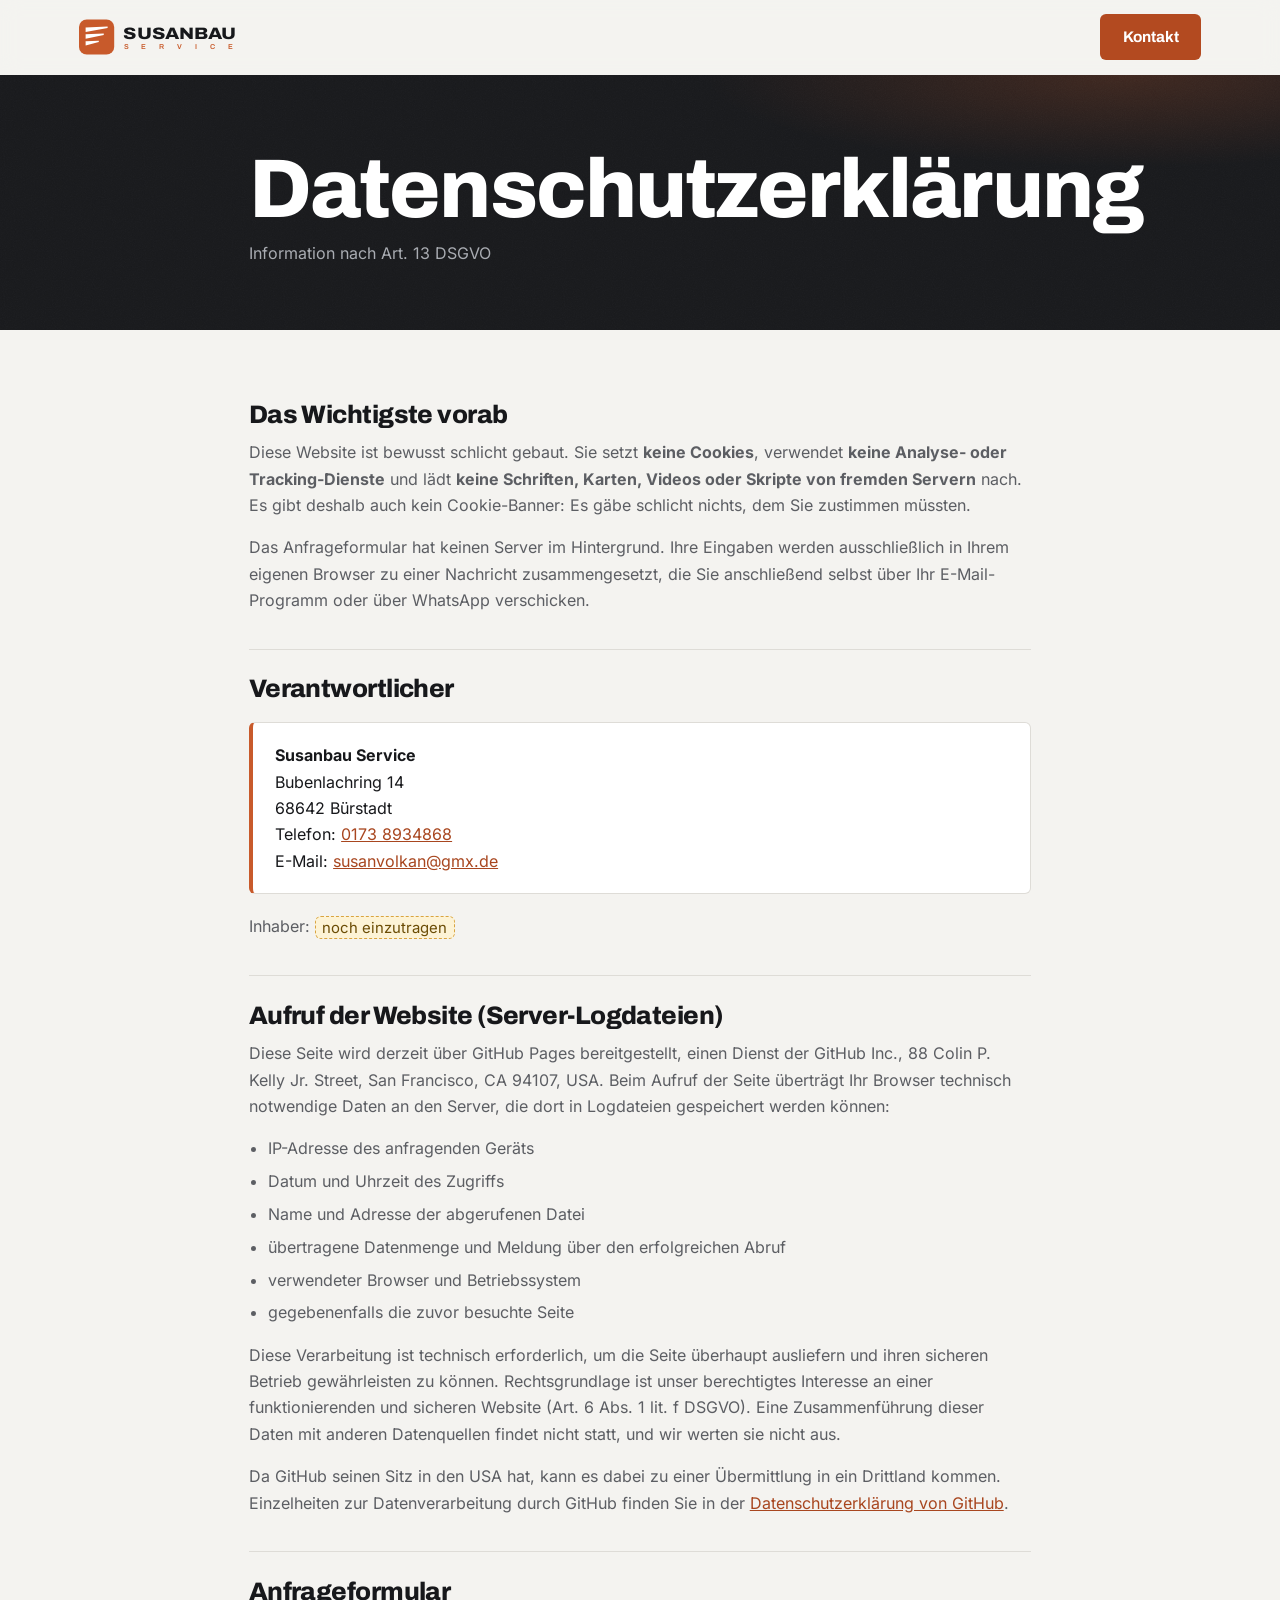
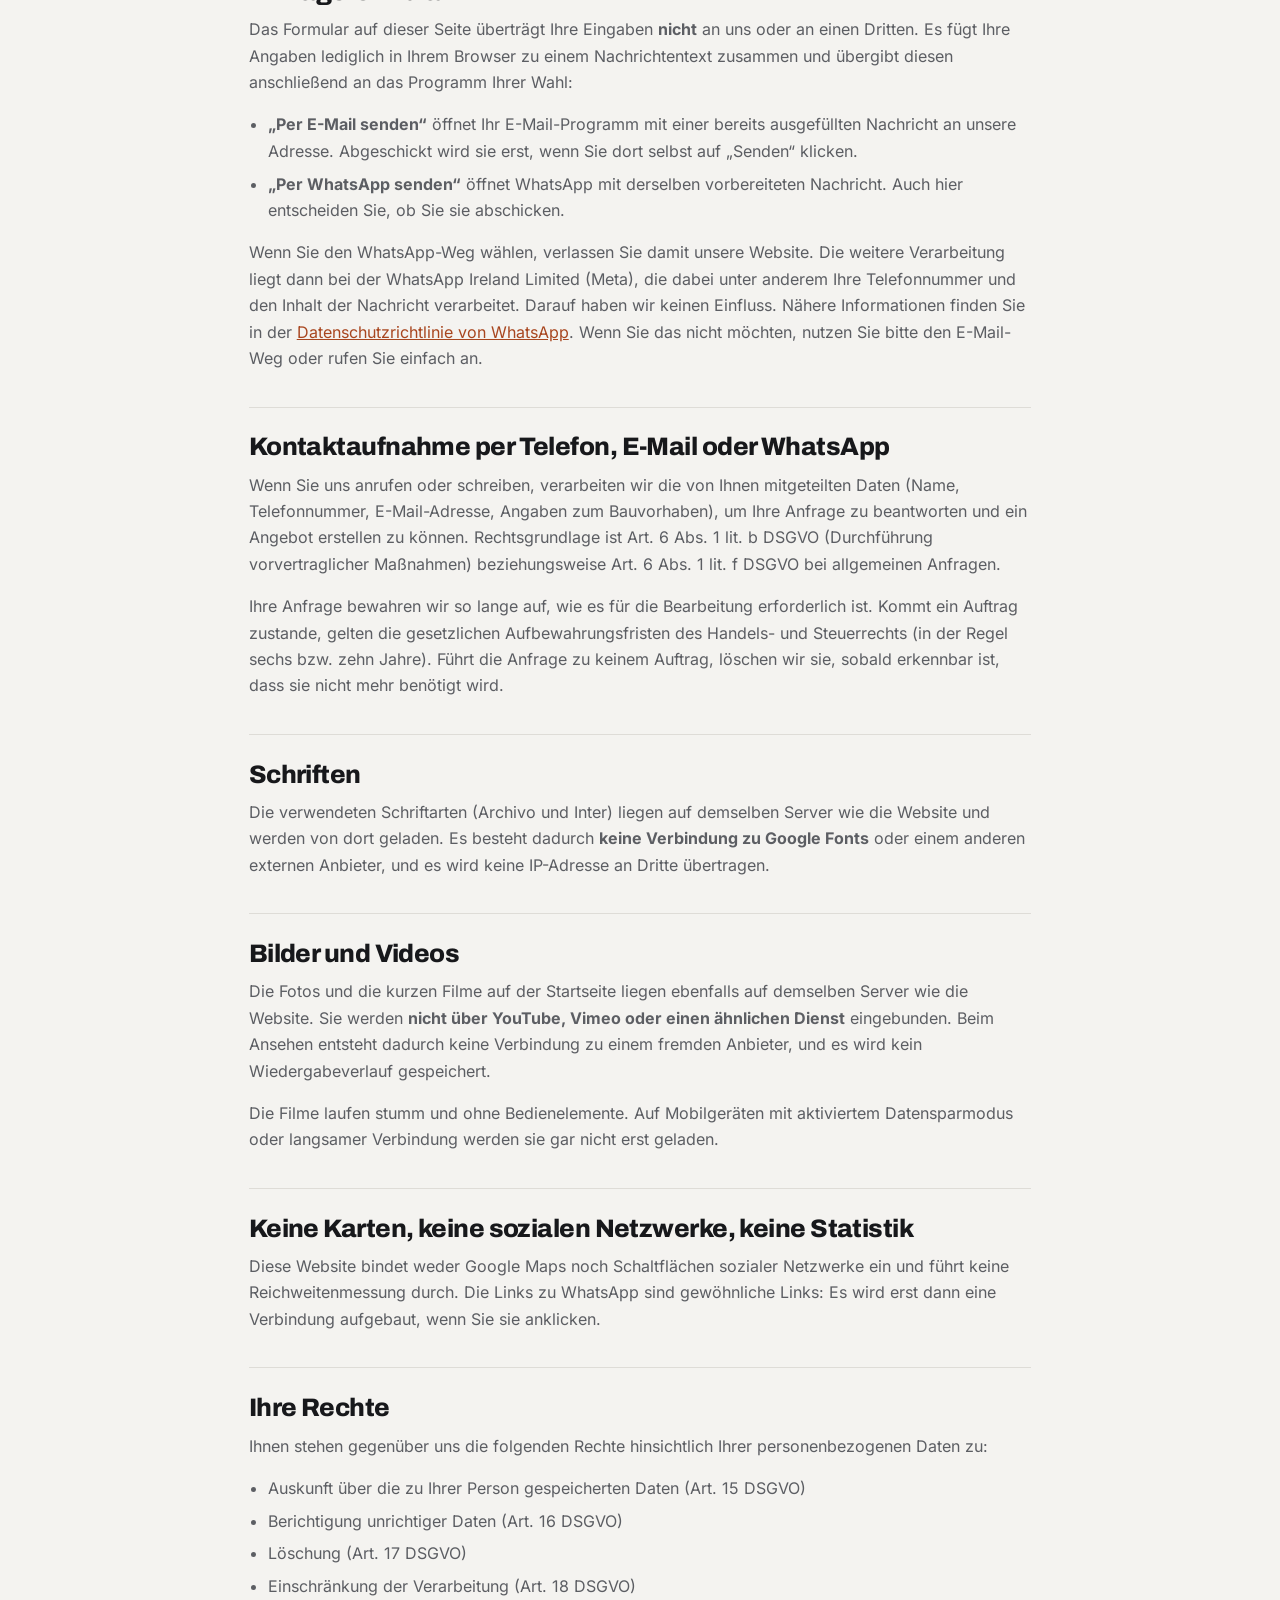
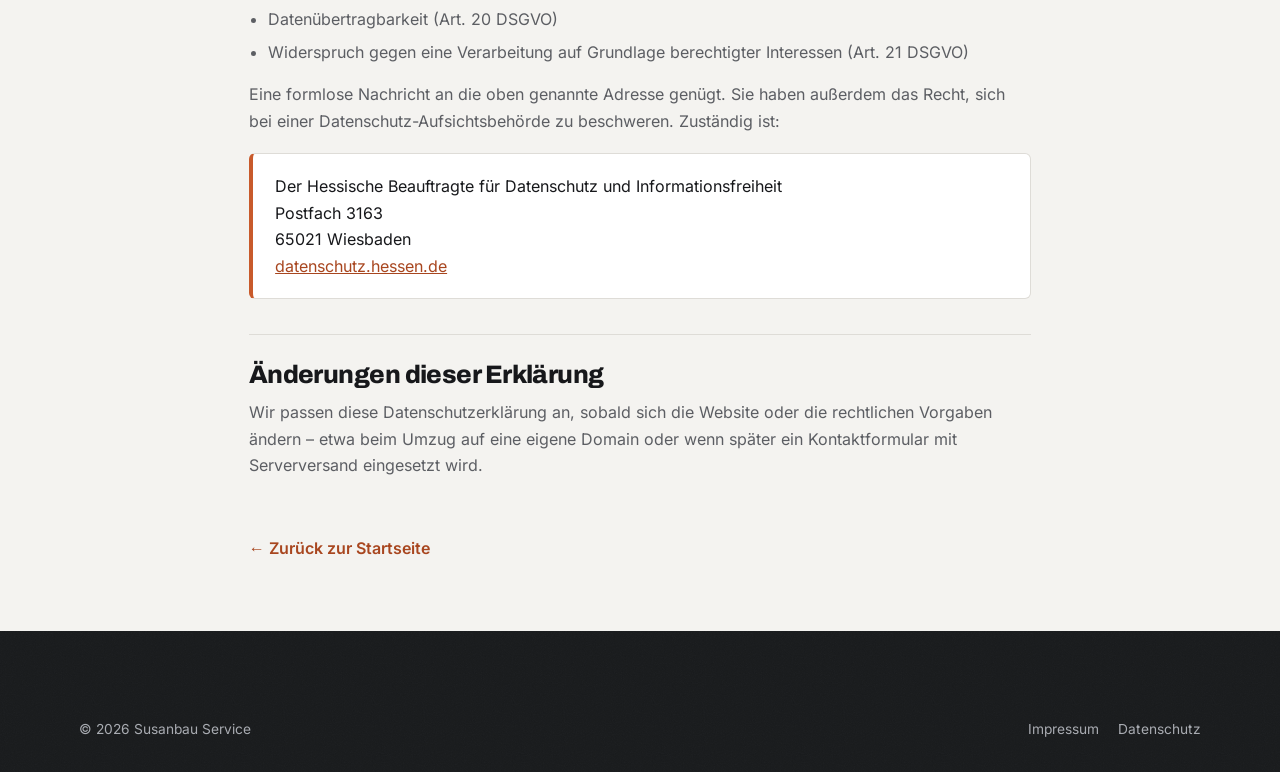
==== datenschutz.html @ e5d5fde6 "Handy-Hero: weniger Text, Nahaufnahme des Verputzers Am Handy deckte der Hero-Text das Video fast ga" ====
<!DOCTYPE html>
<html lang="de">
<head>
<meta charset="utf-8" />
<meta name="viewport" content="width=device-width, initial-scale=1" />
<title>Datenschutzerklärung | Susanbau Service Bürstadt</title>
<meta name="description" content="Datenschutzerklärung von Susanbau Service: Diese Website setzt keine Cookies, lädt keine externen Dienste nach und speichert keine Formulardaten auf einem Server." />
<!-- TODO Bilal: Beim echten Launch auf "index, follow" zurückstellen. Siehe Begründung in index.html. -->
<meta name="robots" content="noindex, nofollow" />
<link rel="canonical" href="https://bilal-altu.github.io/susanbau-service/datenschutz.html" />
<meta name="theme-color" content="#0d0e10" />
<link rel="icon" href="favicon.svg" type="image/svg+xml" />
<link rel="preload" href="assets/fonts/archivo-latin.woff2" as="font" type="font/woff2" crossorigin />
<link rel="preload" href="assets/fonts/inter-latin.woff2" as="font" type="font/woff2" crossorigin />
<link rel="stylesheet" href="assets/css/style.css?v=2026-09-13-5" />
</head>
<body>

<a class="skip-link" href="#inhalt">Zum Inhalt springen</a>

<header class="site-header">
  <div class="shell site-header__in">
    <a class="brand" href="index.html" aria-label="Susanbau Service – zur Startseite">
      <svg class="brand__mark" viewBox="0 0 300 80" role="img" aria-label="Susanbau Service">
        <rect x="0" y="8" width="64" height="64" rx="14" fill="#c85a2b"/>
        <g fill="#ffffff">
          <path d="M12 22.8 L52 20.8 L52 23.6 L12 30.8 Z"/>
          <path d="M12 35.2 L45 33.8 L45 36.4 L12 43.2 Z"/>
          <path d="M12 47.6 L36 46.6 L36 49 L12 55.6 Z"/>
        </g>
        <text x="80" y="43" fill="currentColor" font-family="Archivo, 'Arial Black', 'Segoe UI', sans-serif"
              font-size="30" font-weight="800" letter-spacing="-0.4"
              textLength="206" lengthAdjust="spacingAndGlyphs">SUSANBAU</text>
        <text x="81" y="62" class="brand__sub" fill="#c85a2b" font-family="Archivo, 'Segoe UI', Arial, sans-serif"
              font-size="13" font-weight="600" letter-spacing="5.4"
              textLength="204" lengthAdjust="spacing">SERVICE</text>
      </svg>
    </a>
    <a class="btn btn--clay" style="margin-left:auto" href="index.html#kontakt">Kontakt</a>
  </div>
</header>

<div class="page-head">
  <div class="shell shell--narrow">
    <h1>Datenschutzerklärung</h1>
    <p>Information nach Art. 13 DSGVO</p>
  </div>
</div>

<main class="legal" id="inhalt">
  <div class="shell shell--narrow">

    <h2>Das Wichtigste vorab</h2>
    <p>
      Diese Website ist bewusst schlicht gebaut. Sie setzt <strong>keine Cookies</strong>,
      verwendet <strong>keine Analyse- oder Tracking-Dienste</strong> und lädt
      <strong>keine Schriften, Karten, Videos oder Skripte von fremden Servern</strong> nach.
      Es gibt deshalb auch kein Cookie-Banner: Es gäbe schlicht nichts, dem Sie
      zustimmen müssten.
    </p>
    <p>
      Das Anfrageformular hat keinen Server im Hintergrund. Ihre Eingaben werden
      ausschließlich in Ihrem eigenen Browser zu einer Nachricht zusammengesetzt, die
      Sie anschließend selbst über Ihr E-Mail-Programm oder über WhatsApp verschicken.
    </p>

    <h2>Verantwortlicher</h2>
    <address>
      <strong>Susanbau Service</strong><br />
      Bubenlachring 14<br />
      68642 Bürstadt<br />
      Telefon: <a href="tel:+491738934868">0173 8934868</a><br />
      E-Mail: <a href="mailto:susanvolkan@gmx.de">susanvolkan@gmx.de</a>
    </address>
    <p>
      Inhaber: <span class="offen">noch einzutragen</span>
      <!-- TODO Bilal: Denselben Namen wie im Impressum eintragen. -->
    </p>

    <h2>Aufruf der Website (Server-Logdateien)</h2>
    <!-- TODO Bilal: Diesen Abschnitt anpassen, sobald die Seite auf einen eigenen
         Hoster umzieht (z. B. ALL-INKL wie bei AVCI). Dann gehört dorthin der
         Name des Hosters — und es wird ein Auftragsverarbeitungsvertrag (Art. 28
         DSGVO) mit ihm gebraucht. -->
    <p>
      Diese Seite wird derzeit über GitHub Pages bereitgestellt, einen Dienst der
      GitHub Inc., 88 Colin P. Kelly Jr. Street, San Francisco, CA 94107, USA.
      Beim Aufruf der Seite überträgt Ihr Browser technisch notwendige Daten an den
      Server, die dort in Logdateien gespeichert werden können:
    </p>
    <ul>
      <li>IP-Adresse des anfragenden Geräts</li>
      <li>Datum und Uhrzeit des Zugriffs</li>
      <li>Name und Adresse der abgerufenen Datei</li>
      <li>übertragene Datenmenge und Meldung über den erfolgreichen Abruf</li>
      <li>verwendeter Browser und Betriebssystem</li>
      <li>gegebenenfalls die zuvor besuchte Seite</li>
    </ul>
    <p>
      Diese Verarbeitung ist technisch erforderlich, um die Seite überhaupt ausliefern
      und ihren sicheren Betrieb gewährleisten zu können. Rechtsgrundlage ist unser
      berechtigtes Interesse an einer funktionierenden und sicheren Website
      (Art. 6 Abs. 1 lit. f DSGVO). Eine Zusammenführung dieser Daten mit anderen
      Datenquellen findet nicht statt, und wir werten sie nicht aus.
    </p>
    <p>
      Da GitHub seinen Sitz in den USA hat, kann es dabei zu einer Übermittlung in ein
      Drittland kommen. Einzelheiten zur Datenverarbeitung durch GitHub finden Sie in der
      <a href="https://docs.github.com/de/site-policy/privacy-policies/github-general-privacy-statement" target="_blank" rel="noopener">Datenschutzerklärung von GitHub</a>.
    </p>

    <h2>Anfrageformular</h2>
    <p>
      Das Formular auf dieser Seite überträgt Ihre Eingaben <strong>nicht</strong> an uns
      oder an einen Dritten. Es fügt Ihre Angaben lediglich in Ihrem Browser zu einem
      Nachrichtentext zusammen und übergibt diesen anschließend an das Programm Ihrer Wahl:
    </p>
    <ul>
      <li>
        <strong>„Per E-Mail senden“</strong> öffnet Ihr E-Mail-Programm mit einer bereits
        ausgefüllten Nachricht an unsere Adresse. Abgeschickt wird sie erst, wenn Sie dort
        selbst auf „Senden“ klicken.
      </li>
      <li>
        <strong>„Per WhatsApp senden“</strong> öffnet WhatsApp mit derselben vorbereiteten
        Nachricht. Auch hier entscheiden Sie, ob Sie sie abschicken.
      </li>
    </ul>
    <p>
      Wenn Sie den WhatsApp-Weg wählen, verlassen Sie damit unsere Website. Die weitere
      Verarbeitung liegt dann bei der WhatsApp Ireland Limited (Meta), die dabei unter
      anderem Ihre Telefonnummer und den Inhalt der Nachricht verarbeitet. Darauf haben
      wir keinen Einfluss. Nähere Informationen finden Sie in der
      <a href="https://www.whatsapp.com/legal/privacy-policy-eea" target="_blank" rel="noopener">Datenschutzrichtlinie von WhatsApp</a>.
      Wenn Sie das nicht möchten, nutzen Sie bitte den E-Mail-Weg oder rufen Sie einfach an.
    </p>

    <h2>Kontaktaufnahme per Telefon, E-Mail oder WhatsApp</h2>
    <p>
      Wenn Sie uns anrufen oder schreiben, verarbeiten wir die von Ihnen mitgeteilten Daten
      (Name, Telefonnummer, E-Mail-Adresse, Angaben zum Bauvorhaben), um Ihre Anfrage zu
      beantworten und ein Angebot erstellen zu können. Rechtsgrundlage ist Art. 6 Abs. 1
      lit. b DSGVO (Durchführung vorvertraglicher Maßnahmen) beziehungsweise Art. 6 Abs. 1
      lit. f DSGVO bei allgemeinen Anfragen.
    </p>
    <p>
      Ihre Anfrage bewahren wir so lange auf, wie es für die Bearbeitung erforderlich ist.
      Kommt ein Auftrag zustande, gelten die gesetzlichen Aufbewahrungsfristen des Handels-
      und Steuerrechts (in der Regel sechs bzw. zehn Jahre). Führt die Anfrage zu keinem
      Auftrag, löschen wir sie, sobald erkennbar ist, dass sie nicht mehr benötigt wird.
    </p>

    <h2>Schriften</h2>
    <p>
      Die verwendeten Schriftarten (Archivo und Inter) liegen auf demselben Server wie die
      Website und werden von dort geladen. Es besteht dadurch <strong>keine Verbindung zu
      Google Fonts</strong> oder einem anderen externen Anbieter, und es wird keine
      IP-Adresse an Dritte übertragen.
    </p>

    <h2>Bilder und Videos</h2>
    <p>
      Die Fotos und die kurzen Filme auf der Startseite liegen ebenfalls auf demselben
      Server wie die Website. Sie werden <strong>nicht über YouTube, Vimeo oder einen
      ähnlichen Dienst</strong> eingebunden. Beim Ansehen entsteht dadurch keine Verbindung
      zu einem fremden Anbieter, und es wird kein Wiedergabeverlauf gespeichert.
    </p>
    <p>
      Die Filme laufen stumm und ohne Bedienelemente. Auf Mobilgeräten mit aktiviertem
      Datensparmodus oder langsamer Verbindung werden sie gar nicht erst geladen.
    </p>

    <h2>Keine Karten, keine sozialen Netzwerke, keine Statistik</h2>
    <p>
      Diese Website bindet weder Google Maps noch Schaltflächen sozialer Netzwerke ein und
      führt keine Reichweitenmessung durch. Die Links zu WhatsApp sind gewöhnliche Links:
      Es wird erst dann eine Verbindung aufgebaut, wenn Sie sie anklicken.
    </p>

    <h2>Ihre Rechte</h2>
    <p>Ihnen stehen gegenüber uns die folgenden Rechte hinsichtlich Ihrer personenbezogenen Daten zu:</p>
    <ul>
      <li>Auskunft über die zu Ihrer Person gespeicherten Daten (Art. 15 DSGVO)</li>
      <li>Berichtigung unrichtiger Daten (Art. 16 DSGVO)</li>
      <li>Löschung (Art. 17 DSGVO)</li>
      <li>Einschränkung der Verarbeitung (Art. 18 DSGVO)</li>
      <li>Datenübertragbarkeit (Art. 20 DSGVO)</li>
      <li>Widerspruch gegen eine Verarbeitung auf Grundlage berechtigter Interessen (Art. 21 DSGVO)</li>
    </ul>
    <p>
      Eine formlose Nachricht an die oben genannte Adresse genügt. Sie haben außerdem das
      Recht, sich bei einer Datenschutz-Aufsichtsbehörde zu beschweren. Zuständig ist:
    </p>
    <address>
      Der Hessische Beauftragte für Datenschutz und Informationsfreiheit<br />
      Postfach 3163<br />
      65021 Wiesbaden<br />
      <a href="https://datenschutz.hessen.de" target="_blank" rel="noopener">datenschutz.hessen.de</a>
    </address>

    <h2>Änderungen dieser Erklärung</h2>
    <p>
      Wir passen diese Datenschutzerklärung an, sobald sich die Website oder die
      rechtlichen Vorgaben ändern &ndash; etwa beim Umzug auf eine eigene Domain oder
      wenn später ein Kontaktformular mit Serverversand eingesetzt wird.
    </p>

    <a class="back-link" href="index.html">&larr; Zurück zur Startseite</a>
  </div>
</main>

<footer class="footer">
  <div class="shell">
    <div class="footer__bottom">
      <span>&copy; <span id="jahr">2026</span> Susanbau Service</span>
      <nav aria-label="Rechtliches">
        <a href="impressum.html">Impressum</a>
        <a href="datenschutz.html">Datenschutz</a>
      </nav>
    </div>
  </div>
</footer>

<script src="assets/js/main.js?v=2026-09-13-5"></script>
</body>
</html>
---- assets/css/style.css ----
/* =========================================================
   Susanbau Service — Stylesheet
   Farbwelt „Putz & Schwarz": das Weiß der frisch verputzten
   Fassade als Grundfläche, Schwarz hinter den Bildern und in
   den dunklen Abschnitten, Terrakotta nur noch als Akzent.
   Die Fotos und Filme tragen die Seite — das Design hält sich
   bewusst zurück.
   ========================================================= */

/* ---------------------------------------------------------
   Schriften — bewusst LOKAL eingebunden (nicht über das
   Google-Fonts-CDN). So wird beim Seitenaufruf keine IP-
   Adresse der Besucher an Google übertragen (DSGVO, vgl.
   LG München I, 20.01.2022 – 3 O 17493/20).
   Archivo & Inter stehen unter der SIL Open Font License 1.1.
   --------------------------------------------------------- */
@font-face {
  font-family: "Archivo";
  font-style: normal;
  font-weight: 100 900;
  font-stretch: 100%;
  font-display: swap;
  src: url("../fonts/archivo-latin.woff2") format("woff2");
  unicode-range: U+0000-00FF, U+0131, U+0152-0153, U+02BB-02BC, U+02C6, U+02DA, U+02DC,
                 U+0304, U+0308, U+0329, U+2000-206F, U+20AC, U+2122, U+2191, U+2193,
                 U+2212, U+2215, U+FEFF, U+FFFD;
}
@font-face {
  font-family: "Inter";
  font-style: normal;
  font-weight: 100 900;
  font-display: swap;
  src: url("../fonts/inter-latin.woff2") format("woff2");
  unicode-range: U+0000-00FF, U+0131, U+0152-0153, U+02BB-02BC, U+02C6, U+02DA, U+02DC,
                 U+0304, U+0308, U+0329, U+2000-206F, U+20AC, U+2122, U+2191, U+2193,
                 U+2212, U+2215, U+FEFF, U+FFFD;
}

:root {
  /* Flächen.
     Die Werte sind von den Fotos abgenommen: --paper ist der Ton des
     frischen Putzes an der Fassade, --ink das Anthrazit der gestrichenen
     Dachuntersicht. Beides kühl — sonst beißt sich die Seite mit dem
     blauen Himmel und dem grauen Gerüst auf den Bildern. */
  --paper:   #f4f3f0;   /* Putzweiß, Grundfläche */
  --paper-2: #e8e7e3;   /* zweite Abschnittsfläche */
  --white:   #ffffff;
  --ink:     #17181b;   /* Text und dunkle Abschnitte */
  --ink-2:   #202226;
  --ink-3:   #2b2e33;
  --schwarz: #0d0e10;   /* hinter Video — dunkler als --ink, damit das
                           Bild und nicht die Fläche die Aufmerksamkeit hat */

  /* Akzent. Terrakotta trägt jetzt nur noch den Hauptbutton, ein Wort in
     der Überschrift und das Logo. Alles andere überlassen wir den Bildern.
     --clay ist die Markenfarbe; für weiße Schrift darauf ist sie eine Spur
     zu hell (4,2:1), dafür gibt es --clay-cta mit 5,4:1. */
  --clay:      #c85a2b;
  --clay-cta:  #b34a20;
  --clay-dark: #a8461f;   /* Hover + Textlinks auf hellem Grund (5,2:1) */
  --clay-soft: #f1e2da;   /* getönte Fläche, z. B. Icon-Kacheln */
  --clay-lite: #e8875c;   /* Akzentschrift auf Anthrazit (6,2:1) */

  --line:      #dedcd7;
  --line-2:    #cfccc6;
  --line-dark: rgba(255, 255, 255, .14);
  --muted:     #5c5e63;   /* auf --paper 5,8:1 */
  --muted-dark:#a9acb2;   /* auf --ink 7,8:1 */

  --wa:      #1f9d55;
  --wa-cta:  #157f43;     /* dunkler, damit weiße Schrift 5,1:1 erreicht */

  --font-head: "Archivo", "Segoe UI", Arial, sans-serif;
  --font-body: "Inter", "Segoe UI", Arial, sans-serif;

  /* Größer und enger als vorher. Die Seite lebt von wenigen großen
     Aussagen über ganzflächigen Bildern, nicht von viel Text. */
  --h1:   clamp(2.6rem, 1.1rem + 5.2vw, 5.2rem);
  --h2:   clamp(1.9rem, 1.2rem + 2.4vw, 3.1rem);
  --h3:   clamp(1.12rem, 1rem + .45vw, 1.35rem);
  --lead: clamp(1.05rem, .95rem + .4vw, 1.25rem);

  --shell: 1200px;
  --pad-x: clamp(1.1rem, .5rem + 2.4vw, 2.75rem);
  --sec-y: clamp(3.5rem, 2rem + 5.5vw, 6.5rem);
  --r:     10px;
  --r-sm:  6px;

  --shadow-s: 0 1px 2px rgba(13, 14, 16, .05), 0 4px 14px rgba(13, 14, 16, .05);
  --shadow-m: 0 2px 6px rgba(13, 14, 16, .06), 0 18px 40px rgba(13, 14, 16, .10);
  --shadow-l: 0 30px 70px rgba(13, 14, 16, .18);

  /* Die Putzkörnung im Hintergrund ist weg. Sie war der Ersatz für echte
     Struktur, solange es keine Fotos gab — jetzt liefert die Wand selbst
     die Struktur, und zwei Körnungen übereinander sehen schmutzig aus. */
  --grain: none;

  /* Auf den schwarzen Flächen bleibt ein Hauch Rauschen, aber nicht als
     Deko: Große dunkle Verläufe über dem Video zeigen sonst sichtbare
     Streifen, weil 8 Bit pro Kanal dafür zu grob sind. Das Rauschen bricht
     sie auf. feColorMatrix nimmt ihm die Farbe, sonst schimmert es bunt. */
  --grain-dark: url("data:image/svg+xml,%3Csvg xmlns='http://www.w3.org/2000/svg' width='140' height='140'%3E%3Cfilter id='n'%3E%3CfeTurbulence type='fractalNoise' baseFrequency='0.9' numOctaves='4' stitchTiles='stitch'/%3E%3CfeColorMatrix type='saturate' values='0'/%3E%3C/filter%3E%3Crect width='140' height='140' filter='url(%23n)' opacity='0.045'/%3E%3C/svg%3E");
}

*, *::before, *::after { box-sizing: border-box; }

html {
  scroll-behavior: smooth;
  scroll-padding-top: 96px;
  -webkit-text-size-adjust: 100%;
}

body {
  margin: 0;
  background-color: var(--paper);
  background-image: var(--grain);
  color: var(--ink);
  font-family: var(--font-body);
  font-size: 1rem;
  line-height: 1.65;
  -webkit-font-smoothing: antialiased;
  -moz-osx-font-smoothing: grayscale;
  overflow-x: hidden;
}

img { display: block; max-width: 100%; height: auto; }
a   { color: inherit; }

h1, h2, h3, h4 {
  font-family: var(--font-head);
  font-weight: 800;
  line-height: 1.08;
  letter-spacing: -.022em;
  margin: 0 0 .55em;
  text-wrap: balance;
}
h1 { font-size: var(--h1); }
h2 { font-size: var(--h2); }
h3 { font-size: var(--h3); font-weight: 700; letter-spacing: -.01em; line-height: 1.28; }
p  { margin: 0 0 1em; }
p:last-child { margin-bottom: 0; }

::selection { background: var(--clay); color: #fff; }

:focus-visible {
  outline: 3px solid var(--clay);
  outline-offset: 3px;
  border-radius: 4px;
}

.skip-link {
  position: absolute;
  left: -9999px;
  top: 0;
  z-index: 999;
  background: var(--ink);
  color: #fff;
  padding: .8rem 1.2rem;
  font-weight: 600;
}
.skip-link:focus { left: 0; }

/* Nur für Vorleseprogramme, am Bildschirm unsichtbar. */
.sr-only {
  position: absolute;
  width: 1px;
  height: 1px;
  margin: -1px;
  padding: 0;
  overflow: hidden;
  clip: rect(0 0 0 0);
  white-space: nowrap;
  border: 0;
}

.shell {
  width: 100%;
  max-width: var(--shell);
  margin-inline: auto;
  padding-inline: var(--pad-x);
}
.shell--narrow { max-width: 860px; }

.ico { width: 1.25em; height: 1.25em; fill: currentColor; flex: none; }

/* ---------------------------------------------------------
   Buttons — kantig gerundet, nie Pillenform
   --------------------------------------------------------- */
.btn {
  display: inline-flex;
  align-items: center;
  justify-content: center;
  gap: .55rem;
  padding: .78rem 1.35rem;
  border: 1px solid transparent;
  border-radius: var(--r-sm);
  font-family: var(--font-head);
  font-weight: 700;
  font-size: .96rem;
  line-height: 1.2;
  text-decoration: none;
  cursor: pointer;
  transition: background-color .16s ease, color .16s ease, border-color .16s ease, transform .16s ease;
}
.btn:hover { transform: translateY(-1px); }
.btn:active { transform: none; }

.btn--clay { background: var(--clay-cta); color: #fff; }
.btn--clay:hover { background: var(--clay-dark); }

.btn--ink { background: var(--ink); color: #fff; }
.btn--ink:hover { background: var(--ink-2); }

.btn--ghost { background: transparent; color: var(--ink); border-color: var(--line-2); }
.btn--ghost:hover { background: var(--white); border-color: var(--ink); }

.btn--wa { background: var(--wa-cta); color: #fff; }
.btn--wa:hover { background: #106635; }

.btn--light { background: var(--white); color: var(--ink); }
.btn--light:hover { background: var(--paper-2); }

.btn--outline-light { background: transparent; color: #fff; border-color: var(--line-dark); }
.btn--outline-light:hover { background: rgba(255, 255, 255, .08); border-color: rgba(255, 255, 255, .4); }

.btn--lg { padding: 1rem 1.7rem; font-size: 1.02rem; }
.btn--block { width: 100%; }

/* ---------------------------------------------------------
   Topbar
   --------------------------------------------------------- */
.topbar {
  background-color: var(--ink);
  background-image: var(--grain-dark);
  color: var(--muted-dark);
  font-size: .84rem;
}
.topbar__in {
  display: flex;
  align-items: center;
  gap: .7rem;
  min-height: 40px;
  padding-block: .35rem;
}
.topbar__item { display: inline-flex; align-items: center; gap: .4rem; }
.topbar__sep { opacity: .45; }
.topbar__spacer { flex: 1; }
.topbar__tel {
  display: inline-flex;
  align-items: center;
  gap: .45rem;
  /* 44px, damit die Nummer auch am Handy ein sauberes Tippziel ist —
     als Textzeile war sie nur 21px hoch. */
  min-height: 44px;
  padding-left: .3rem;
  color: #fff;
  font-weight: 700;
  text-decoration: none;
  white-space: nowrap;
}
.topbar__tel:hover { color: var(--clay-lite); }

@media (max-width: 860px) {
  .topbar__item--hide { display: none; }
}
@media (max-width: 520px) {
  .topbar { font-size: .78rem; }
  .topbar__sep { display: none; }
}

/* ---------------------------------------------------------
   Kopfbereich
   --------------------------------------------------------- */
.site-header {
  position: sticky;
  top: 0;
  z-index: 60;
  background: rgba(244, 243, 240, .92);
  backdrop-filter: saturate(1.4) blur(10px);
  border-bottom: 1px solid transparent;
  transition: border-color .2s ease, box-shadow .2s ease;
}
.site-header.is-stuck {
  border-bottom-color: var(--line);
  box-shadow: var(--shadow-s);
}
.site-header__in {
  display: flex;
  align-items: center;
  gap: 1rem;
  min-height: 74px;
}

.brand { display: inline-flex; align-items: center; text-decoration: none; }
.brand__mark { height: 44px; width: auto; display: block; }

.nav {
  margin-left: auto;
  display: flex;
  align-items: center;
  gap: clamp(.5rem, 1.4vw, 1.4rem);
}
.nav a {
  position: relative;
  text-decoration: none;
  font-weight: 600;
  font-size: .95rem;
  padding: .4rem .1rem;
  color: var(--ink);
}
.nav a:not(.nav__cta)::after {
  content: "";
  position: absolute;
  left: 0;
  right: 0;
  bottom: .05rem;
  height: 2px;
  background: var(--clay);
  transform: scaleX(0);
  transform-origin: left;
  transition: transform .18s ease;
}
.nav a:not(.nav__cta):hover::after,
.nav a.is-active::after { transform: scaleX(1); }
.nav a.is-active { color: var(--clay-dark); }
/* Bewusst .nav a.nav__cta und nicht nur .nav__cta: .nav a (Element + Klasse)
   wiegt schwerer als .btn und gab dem Knopf sonst Innenabstand, Gewicht und
   Größe der Textlinks — links und rechts 1,6 px, die Schrift stieß an den
   Rand. Feste Höhe mit line-height 1, damit er auf ganzen Pixeln sitzt.
   Die Farbe steht aus demselben Grund hier: In der hellen Kopfleiste nach
   dem Scrollen bekam er sonst die dunkle Linkfarbe, schwarz auf Terrakotta. */
.nav a.nav__cta {
  color: #fff;
  margin-left: .5rem;
  min-height: 42px;
  padding: 0 1.15rem;
  font-weight: 700;
  font-size: .92rem;
  line-height: 1;
}

.burger {
  display: none;
  margin-left: auto;
  width: 46px;
  height: 46px;
  background: transparent;
  border: 1px solid var(--line-2);
  border-radius: var(--r-sm);
  cursor: pointer;
  padding: 0;
}
.burger span {
  display: block;
  width: 22px;
  height: 2px;
  margin: 4px auto;
  background: var(--ink);
  transition: transform .2s ease, opacity .2s ease;
}
.burger[aria-expanded="true"] span:nth-child(1) { transform: translateY(6px) rotate(45deg); }
.burger[aria-expanded="true"] span:nth-child(2) { opacity: 0; }
.burger[aria-expanded="true"] span:nth-child(3) { transform: translateY(-6px) rotate(-45deg); }

@media (max-width: 940px) {
  .burger { display: block; }
  .nav {
    position: fixed;
    inset: 0 0 auto 0;
    margin: 0;
    flex-direction: column;
    align-items: stretch;
    gap: 0;
    background: var(--paper);
    padding: 5.5rem var(--pad-x) 2rem;
    height: 100dvh;
    overflow-y: auto;
    transform: translateY(-101%);
    /* visibility wird BEWUSST nicht mitanimiert. Hinge der geschlossene
       Zustand allein am Transform, würde das Menü die ganze Seite bedecken,
       sobald die Transition nicht durchläuft (gedrosselter Hintergrund-Tab,
       unterbrochenes Rendern). Außerdem nimmt visibility:hidden die Links
       aus der Tab-Reihenfolge — sonst tabbt man am Handy durch ein
       unsichtbares Menü. */
    visibility: hidden;
    transition: transform .25s ease;
    z-index: 55;
  }
  .nav.is-open { transform: none; visibility: visible; }
  .nav a {
    font-family: var(--font-head);
    font-size: 1.35rem;
    font-weight: 700;
    padding: .95rem 0;
    border-bottom: 1px solid var(--line);
  }
  .nav a::after { display: none; }
  /* Rahmen ringsum durchsichtig statt unten weg — sonst ist der Knopf oben
     einen Pixel dicker als unten und die Schrift sitzt schief. */
  .nav a.nav__cta {
    margin: 1.4rem 0 0;
    min-height: 58px;
    padding: 0 1.35rem;
    font-size: 1.35rem;
    border-bottom: 1px solid transparent;
    justify-content: center;
  }
  body.nav-open { overflow: hidden; }
}

/* ---------------------------------------------------------
   Hero — randloses Video

   Das Video liegt ganzflächig hinter dem Text. Damit es bis unter die
   Kopfleiste durchläuft, zieht sich der Hero um deren Höhe nach oben und
   schiebt seinen Inhalt um denselben Betrag wieder herunter. --kopf-h
   misst main.js nach dem Laden; der Wert hier ist nur die Schätzung für
   den Fall, dass kein JavaScript läuft — dann sitzt der Text ein paar
   Pixel anders, mehr passiert nicht.

   Die Klasse .hat-hero steht nur auf der Startseite am <body>. Impressum
   und Datenschutz haben kein Video und behalten ihre helle Kopfleiste.
   --------------------------------------------------------- */
.hero {
  position: relative;
  isolation: isolate;
  display: flex;
  align-items: flex-end;
  min-height: 100vh;
  /* svh statt vh: Auf dem iPhone wächst und schrumpft vh, sobald die
     Adressleiste ein- oder ausfährt. Der Hero würde bei jedem Scrollen
     um 60 Pixel springen. */
  min-height: 100svh;
  margin-top: calc(-1 * var(--kopf-h, 125px));
  padding-top: calc(var(--kopf-h, 125px) + 2rem);
  padding-bottom: clamp(2.5rem, 1rem + 5vw, 5.5rem);
  background: var(--schwarz);
  color: #fff;
  overflow: hidden;
}

.hero__buehne {
  position: absolute;
  inset: 0;
  z-index: -2;
  background: var(--schwarz);
}
.hero__standbild,
.hero__video {
  position: absolute;
  inset: 0;
  width: 100%;
  height: 100%;
  object-fit: cover;
}
/* Das Video liegt über dem Standbild und wird eingeblendet, sobald es
   wirklich läuft. Sein erstes Bild ist dasselbe Bild, deshalb sieht man
   keinen Wechsel — nur, dass sich plötzlich etwas bewegt. Lädt es nie,
   bleibt das Standbild stehen und niemand merkt etwas. */
.hero__video { opacity: 0; transition: opacity .9s ease; }
.hero__video.is-da { opacity: 1; }

/* Zwei Verläufe übereinander machen die Schrift lesbar, ohne das Bild
   zuzudecken:

   - von unten nach oben, damit Überschrift und Knöpfe stehen, und oben
     noch einmal etwas, sonst verschwindet die Kopfleiste im hellen Himmel;
   - von links nach rechts, weil der Text links steht. Ohne diesen zweiten
     Verlauf müsste der erste viel kräftiger sein, und dann wäre auch die
     rechte Bildhälfte grau — genau die, die das Haus zeigt.

   Das Rauschen darüber verhindert die Streifen, die große dunkle Verläufe
   auf 8-Bit-Bildschirmen sonst zeigen. */
.hero::before {
  content: "";
  position: absolute;
  inset: 0;
  z-index: -1;
  pointer-events: none;
  background-image:
    var(--grain-dark),
    linear-gradient(to right,
      rgba(13, 14, 16, .62) 0%,
      rgba(13, 14, 16, .34) 34%,
      rgba(13, 14, 16, 0) 64%),
    linear-gradient(to top,
      rgba(13, 14, 16, .92) 0%,
      rgba(13, 14, 16, .70) 24%,
      rgba(13, 14, 16, .34) 52%,
      rgba(13, 14, 16, .16) 74%,
      rgba(13, 14, 16, .50) 100%);
}

.hero__in { position: relative; width: 100%; }
.hero__text { max-width: 42rem; }
.hero h1 { color: #fff; margin-bottom: .38em; }
.hero h1 .hl { color: var(--clay-lite); }
.hero .lead {
  color: rgba(255, 255, 255, .85);
  font-size: var(--lead);
  max-width: 34em;
}
.hero .eyebrow { color: #fff; }

.eyebrow {
  font-family: var(--font-head);
  font-size: .8rem;
  font-weight: 700;
  letter-spacing: .16em;
  text-transform: uppercase;
  color: var(--clay-dark);
  margin: 0 0 .9rem;
}

.cta-row { display: flex; flex-wrap: wrap; gap: .7rem; margin: 1.7rem 0 0; }

/* Schmaler Streifen direkt unter dem Video. */
.versprechen {
  padding-block: clamp(1.8rem, 1.2rem + 1.8vw, 2.8rem);
  border-bottom: 1px solid var(--line);
}
.trust {
  list-style: none;
  margin: 0;
  padding: 0;
  display: grid;
  grid-template-columns: repeat(3, 1fr);
  gap: clamp(1.1rem, 2.5vw, 2.4rem);
}
.trust li { display: flex; flex-direction: column; gap: .1rem; }
.trust strong { font-family: var(--font-head); font-size: 1.02rem; letter-spacing: -.01em; }
.trust span { color: var(--muted); font-size: .88rem; line-height: 1.45; }

/* Kopfleiste über dem Video: durchsichtig, bis gescrollt wird.
   Die obere Zeile braucht dabei eine eigene Ebene — der Hero zieht sich
   über sie und würde sie sonst einfach zudecken. Der Kopfbereich darunter
   hat mit z-index 60 schon eine.

   Alles nur, solange das Handy-Menü zu ist (:not(.nav-open)). Das Menü hat
   einen hellen Grund; mit diesen Regeln standen Menüpunkte, Logo, das
   Schließen-X und die obere Zeile weiß auf hell und waren nicht zu sehen.
   Offen sieht die Kopfleiste deshalb aus wie auf Impressum und Datenschutz. */
.hat-hero:not(.nav-open) .topbar {
  position: relative;
  z-index: 61;
  background-color: transparent;
  background-image: none;
  color: rgba(255, 255, 255, .82);
}
/* Beim Scrollen wird die obere Zeile zusammen mit der Kopfleiste hell, im
   selben Ton. Vorher wurde nur die Kopfleiste hell, während die obere Zeile
   noch durchsichtig über dem Video stand — ein heller Streifen, über und
   unter ihm Video. Die Zeile scrollt danach wie bisher weg. */
.hat-hero.is-gescrollt:not(.nav-open) .topbar {
  background-color: rgba(244, 243, 240, .92);
  backdrop-filter: saturate(1.4) blur(10px);
  color: var(--muted);
}
.hat-hero.is-gescrollt:not(.nav-open) .topbar__tel { color: var(--ink); }
.hat-hero.is-gescrollt:not(.nav-open) .topbar__tel:hover { color: var(--clay-dark); }
.hat-hero:not(.nav-open) .site-header:not(.is-stuck) {
  background: transparent;
  backdrop-filter: none;
  color: #fff;
}
.hat-hero:not(.nav-open) .site-header:not(.is-stuck) .nav > a { color: #fff; }
/* Das gesperrte SERVICE unter der Wortmarke steht sonst in Terrakotta auf
   grauem Putz — bei der Größe nicht mehr lesbar. Über dem Video deshalb der
   hellere Ton, auf der weißen Leiste bleibt es beim Markenfarbton. */
.hat-hero:not(.nav-open) .site-header:not(.is-stuck) .brand__sub { fill: var(--clay-lite); }
.hat-hero:not(.nav-open) .site-header:not(.is-stuck) .burger span { background: #fff; }
.hat-hero:not(.nav-open) .site-header:not(.is-stuck) .burger { border-color: rgba(255, 255, 255, .35); }

/* Hinweis zum Weiterscrollen. Nur am großen Bildschirm — am Handy sitzt
   unten schon die Anrufleiste, und zwei Dinge am selben Rand sind einer
   zu viel. */
.hero__cue {
  position: absolute;
  right: var(--pad-x);
  bottom: clamp(1.2rem, 2vw, 2rem);
  display: none;
  flex-direction: column;
  align-items: center;
  gap: .7rem;
  font-size: .76rem;
  letter-spacing: .18em;
  text-transform: uppercase;
  color: rgba(255, 255, 255, .62);
}
.hero__cue::after {
  content: "";
  width: 1px;
  height: 44px;
  background: linear-gradient(rgba(255, 255, 255, .55), transparent);
  animation: cue 2.4s ease-in-out infinite;
  transform-origin: top;
}
@keyframes cue {
  0%, 100% { transform: scaleY(.4); opacity: .4; }
  50%      { transform: scaleY(1);  opacity: 1; }
}
@media (min-width: 900px) { .hero__cue { display: flex; } }

@media (max-width: 760px) {
  /* Die feste Anrufleiste deckt unten rund 62 Pixel ab. Ohne diesen
     Zuschlag läge der Anfrage-Knopf darunter. */
  .hero { padding-bottom: 5.5rem; }

  /* Am Handy nur Kategoriezeile, Überschrift und der Telefon-Knopf. Mit
     Absatz und zweitem Knopf deckte der Text fast das ganze Video zu — frei
     blieben rund 100 Pixel (Bilal, 13.09.2026). „Anfragen" steht ohnehin in
     der Anrufleiste, der Absatz sinngemäß in den Leistungen darunter. */
  .hero .lead,
  .hero .cta-row .btn--outline-light { display: none; }
  .hero .cta-row { margin-top: 1.2rem; }
}
@media (max-width: 560px) {
  .trust { grid-template-columns: 1fr; gap: .75rem; }
  .cta-row .btn { width: 100%; }
}

/* ---------------------------------------------------------
   Bildrahmen + Platzhalter
   Solange in assets/img/ noch kein Foto liegt, entfernt das
   Skript im <head> das kaputte Bild und der Kasten zeigt
   stattdessen den Text aus data-label.
   --------------------------------------------------------- */
.media {
  position: relative;
  margin: 0;
  overflow: hidden;
  border-radius: var(--r);
  background: var(--paper-2);
  border: 1px solid var(--line);
  aspect-ratio: 4 / 3;
}
/* <picture> bekommt display:contents, damit der Rahmen direkt auf das Bild
   wirkt. Ohne das läge zwischen beiden noch ein Inline-Element, das unten
   eine Lücke von ein paar Pixeln erzeugt. */
.media picture,
.film picture,
.card__bild picture { display: contents; }
.media img { width: 100%; height: 100%; object-fit: cover; }
.media--tall { aspect-ratio: 3 / 4; }
.media--wide { aspect-ratio: 3 / 2; }

.media.is-empty::before {
  content: attr(data-label);
  position: absolute;
  inset: 0;
  display: flex;
  align-items: center;
  justify-content: center;
  text-align: center;
  padding: 1.5rem;
  color: var(--muted);
  font-size: .9rem;
  line-height: 1.5;
}
.media.is-empty::after {
  content: "";
  position: absolute;
  inset: .6rem;
  border: 1px dashed var(--line-2);
  border-radius: var(--r-sm);
  pointer-events: none;
}

/* ---------------------------------------------------------
   Abschnitte
   --------------------------------------------------------- */
.section { padding-block: var(--sec-y); }
.section--paper2 { background-color: var(--paper-2); background-image: var(--grain); }
.section--ink {
  /* Dasselbe Schwarz wie hinter dem Video. Die dunklen Abschnitte lesen
     sich dadurch als Fortsetzung des Hero und nicht als eigene Farbe. */
  background-color: var(--schwarz);
  background-image: var(--grain-dark);
  color: #fff;
}
.section--ink .eyebrow { color: var(--clay-lite); }
.section--ink .sec-head__lead { color: var(--muted-dark); }

.sec-head { max-width: 46rem; margin-bottom: clamp(2rem, 1rem + 2.5vw, 3.25rem); }
.sec-head h2 { margin-bottom: .4em; }
.sec-head__lead { color: var(--muted); font-size: var(--lead); }
.sec-head--center { margin-inline: auto; text-align: center; }

/* ---------------------------------------------------------
   Leistungen
   --------------------------------------------------------- */
.cards {
  display: grid;
  grid-template-columns: repeat(3, 1fr);
  gap: clamp(1rem, 2vw, 1.6rem);
}
.card {
  display: flex;
  flex-direction: column;
  background: var(--white);
  border: 1px solid var(--line);
  border-radius: var(--r);
  /* Das Bild sitzt bündig in der Karte und soll ihre Rundung mitnehmen. */
  overflow: hidden;
  box-shadow: var(--shadow-s);
  transition: transform .18s ease, box-shadow .18s ease, border-color .18s ease;
}
.card:hover {
  transform: translateY(-3px);
  box-shadow: var(--shadow-m);
  border-color: var(--line-2);
}

/* Die Symbole von früher sind weg. Sie waren der Ersatz dafür, dass es
   nichts zu zeigen gab — neben einem echten Foto wären sie nur Beiwerk. */
.card__bild {
  position: relative;
  aspect-ratio: 3 / 4;
  overflow: hidden;
  background: var(--paper-2);
}
.card__bild img {
  width: 100%;
  height: 100%;
  object-fit: cover;
  transition: transform .7s cubic-bezier(.2, .7, .3, 1);
}
.card:hover .card__bild img { transform: scale(1.045); }

/* Kennzeichnung eines fremden Fotos. Ein Symbolbild darf nicht wie eine
   eigene Arbeit wirken (§ 5 UWG) — klein genug, dass es nicht stört. */
.card__hinweis {
  position: absolute;
  left: .7rem;
  bottom: .7rem;
  padding: .22rem .5rem;
  border-radius: 4px;
  background: rgba(13, 14, 16, .62);
  color: #fff;
  font-size: .72rem;
  font-weight: 600;
  letter-spacing: .02em;
  pointer-events: none;
}

.card__in {
  display: flex;
  flex-direction: column;
  flex: 1;
  padding: clamp(1.3rem, 1rem + 1vw, 1.9rem);
}
.card h3 { margin-bottom: .5em; }
.card__in > p { color: var(--muted); font-size: .95rem; }

.ticks { list-style: none; margin: 1.1rem 0 0; padding: 0; display: grid; gap: .5rem; }
.ticks li {
  position: relative;
  padding-left: 1.6rem;
  font-size: .93rem;
  line-height: 1.5;
}
.ticks li::before {
  content: "";
  position: absolute;
  left: 0;
  top: .5em;
  width: 9px;
  height: 9px;
  border-radius: 2px;
  background: var(--clay);
}

@media (max-width: 940px) { .cards { grid-template-columns: 1fr 1fr; } }
@media (max-width: 640px) {
  .cards { grid-template-columns: 1fr; }
  /* Untereinander wäre ein Hochformat rund 500 Pixel hoch. Man müsste dann
     an drei bildschirmfüllenden Fotos vorbeiwischen, um die drei Leistungen
     zu lesen. Quer bleibt jede Karte mit einem Blick erfassbar. */
  .card__bild { aspect-ratio: 16 / 10; }
}

/* ---------------------------------------------------------
   Leistungen als Karussell

   Nachbau der React-Vorlage „feature-carousel" (shadcn/21st.dev) ohne
   React — die Seite hat keinen Build-Schritt und bekommt auch keinen.
   main.js setzt .is-an und schreibt an jede Karte data-pos: 0 ist die
   Mitte, -1 und 1 sind die Nachbarn. Ohne JavaScript fehlt .is-an, und die
   drei Karten stehen nebeneinander wie oben.

   Karte: oben drei Fünftel Foto, unten zwei Fünftel Text mit den sechs
   Stichpunkten in zwei Spalten. Am Handy reicht die Breite dafür nicht —
   dort einspaltig, und der Textteil darf höher werden.
   --------------------------------------------------------- */
.section--karussell {
  /* Die Nachbarkarten ragen seitlich über den Rand hinaus. */
  overflow-x: hidden;
  overflow-x: clip;
}
/* 580 x 640, nachgemessen: Bei 560 Breite brachen die langen Stichpunkte
   zweizeilig um, und „Fassadenbau" brauchte 265 px Text — mehr als zwei
   Fünftel. Bei 580 sind es höchstens 245 px, 640 hoch lässt 256. Noch
   breiter schöbe die Nachbarkarten unter die Pfeile. */
.karussell {
  --karte-b: 580px;
  --karte-h: 640px;
  position: relative;
}
.karussell__steuerung { display: none; }

.karussell.is-an .cards {
  grid-template-columns: 1fr;
  justify-items: center;
  perspective: 1200px;
  /* Senkrecht scrollt der Browser, waagerechtes Wischen kommt bei main.js an. */
  touch-action: pan-y;
}
.karussell.is-an .card {
  --pos: 0;
  --groesse: 1;
  --deckkraft: 1;
  --unschaerfe: 0px;
  grid-area: 1 / 1;
  width: min(var(--karte-b), 100%);
  height: var(--karte-h);
  display: grid;
  grid-template-rows: minmax(0, 3fr) minmax(0, 2fr);
  z-index: 3;
  opacity: var(--deckkraft);
  filter: blur(var(--unschaerfe));
  transform: translateX(calc(var(--pos) * 45%)) scale(var(--groesse)) rotateY(calc(var(--pos) * -10deg));
  transition: transform .5s ease, opacity .5s ease, filter .5s ease, box-shadow .5s ease;
}
.karussell.is-an .card[data-pos="-1"],
.karussell.is-an .card[data-pos="1"] {
  --groesse: .85;
  --deckkraft: .4;
  --unschaerfe: 4px;
  z-index: 2;
  box-shadow: none;
  cursor: pointer;
}
.karussell.is-an .card[data-pos="-1"] { --pos: -1; }
.karussell.is-an .card[data-pos="1"]  { --pos: 1; }
/* Erst ab vier Karten nötig: Alles weiter außen wird ausgeblendet. */
.karussell.is-an .card[data-pos="-2"],
.karussell.is-an .card[data-pos="2"] {
  --groesse: .7;
  --deckkraft: 0;
  z-index: 1;
  visibility: hidden;
}
.karussell.is-an .card[data-pos="-2"] { --pos: -2; }
.karussell.is-an .card[data-pos="2"]  { --pos: 2; }

.karussell.is-an .card__bild { aspect-ratio: auto; }
.karussell.is-an .card__in {
  overflow: hidden;
  padding: 1.2rem 1.6rem 1.3rem;
}
.karussell.is-an .card h3 { margin-bottom: .25em; }
.karussell.is-an .card__in > p { margin: 0; }
.karussell.is-an .ticks {
  grid-template-columns: 1fr 1fr;
  column-gap: 1.4rem;
  row-gap: .3rem;
  margin-top: .8rem;
}
.karussell.is-an .ticks li { font-size: .88rem; line-height: 1.4; }

.karussell.is-an .karussell__steuerung {
  display: flex;
  align-items: center;
  justify-content: center;
  gap: 1rem;
  margin-top: 1.3rem;
}
.karussell__pfeil {
  display: inline-grid;
  place-items: center;
  width: 48px;
  height: 48px;
  padding: 0;
  border: 1px solid var(--line-2);
  border-radius: 50%;
  background: rgba(255, 255, 255, .72);
  backdrop-filter: blur(6px);
  color: var(--ink);
  cursor: pointer;
  transition: background-color .16s ease, border-color .16s ease;
}
.karussell__pfeil:hover { background: var(--white); border-color: var(--ink); }
/* Die Pfeile sind lucide „chevron-left" und „chevron-right" (ISC-Lizenz),
   als Pfad eingebettet statt als Paket. */
.karussell__pfeil svg {
  width: 22px;
  height: 22px;
  fill: none;
  stroke: currentColor;
  stroke-width: 2;
  stroke-linecap: round;
  stroke-linejoin: round;
}
.karussell__stand {
  margin: 0;
  min-width: 3.5em;
  text-align: center;
  font-family: var(--font-head);
  font-weight: 700;
  font-size: .95rem;
  font-variant-numeric: tabular-nums;
  color: var(--muted);
}

/* Am großen Bildschirm sitzen die Pfeile wie in der Vorlage links und
   rechts auf halber Kartenhöhe; die Zählung braucht es dort nicht. */
@media (min-width: 941px) {
  .karussell.is-an .karussell__steuerung {
    position: absolute;
    /* Etwas nach außen: Durch die Drehung ragen die Nachbarkarten sonst
       16 px unter die Pfeile. */
    left: -1.5rem;
    right: -1.5rem;
    top: calc(var(--karte-h) / 2);
    transform: translateY(-50%);
    justify-content: space-between;
    margin: 0;
    pointer-events: none;
  }
  .karussell.is-an .karussell__pfeil { pointer-events: auto; }
  .karussell.is-an .karussell__stand { display: none; }
}

/* Bis 700 statt 640: Darunter ist die Karte schmaler als 580, und der Text
   passte nicht mehr in zwei Fünftel. */
@media (max-width: 700px) {
  .karussell.is-an .card {
    height: auto;
    grid-template-rows: auto 1fr;
  }
  /* 16:9 statt 4:3 und etwas engerer Text: Mit 4:3 war die Karte am iPhone
     höher als der sichtbare Bereich, Pfeile und Zählung lagen unter der
     Anrufleiste (Bilal, 13.09.2026). */
  .karussell.is-an .card__bild { aspect-ratio: 16 / 9; }
  .karussell.is-an .card__in { padding: 1rem 1.15rem 1.1rem; }
  .karussell.is-an .card__in > p { font-size: .9rem; }
  .karussell.is-an .ticks { grid-template-columns: 1fr; row-gap: .15rem; margin-top: .6rem; }
  .karussell.is-an .ticks li { font-size: .86rem; }

  /* Pfeile und Zählung liegen am Handy als kleine Leiste unten rechts im
     Bild statt unter der Karte — so passt die Karte samt Bedienung auf den
     Bildschirm. Die Lage wird aus der Kartenbreite gerechnet (cqw = Breite
     des Karussells): Bildhöhe = Kartenbreite x 9/16. */
  .karussell { container-type: inline-size; }
  .karussell.is-an .karussell__steuerung {
    position: absolute;
    z-index: 5;
    top: calc(min(var(--karte-b), 100cqw) * 9 / 16 - 44px - .6rem);
    right: calc((100cqw - min(var(--karte-b), 100cqw)) / 2 + .6rem);
    margin: 0;
    gap: 0;
    padding: 0 .15rem;
    border-radius: 999px;
    background: rgba(13, 14, 16, .55);
    backdrop-filter: blur(6px);
  }
  .karussell.is-an .karussell__pfeil {
    width: 44px;
    height: 44px;
    border: 0;
    background: transparent;
    backdrop-filter: none;
    color: #fff;
  }
  .karussell.is-an .karussell__pfeil:hover { background: rgba(255, 255, 255, .12); }
  .karussell.is-an .karussell__stand { min-width: 2.6em; font-size: .85rem; color: #fff; }

  /* Die unscharfen Nachbarkarten wären am Handy nur schmale, unruhige
     Streifen am Rand. Sie blenden aus und fangen keine Tipper ab. */
  .karussell.is-an .card[data-pos="-1"],
  .karussell.is-an .card[data-pos="1"] {
    --deckkraft: 0;
    pointer-events: none;
  }
}

/* Die Einleitung der Leistungen steht unter dem Karussell statt im Kopf:
   gleiche Schrift wie die übrigen Einleitungen, aber mittig. */
.leistungen__schluss {
  max-width: 46rem;
  margin: clamp(2.6rem, 1.6rem + 3vw, 4.25rem) auto 0;
  text-align: center;
  /* Verteilt die Wörter gleichmäßig — sonst stand am Desktop „Sanierung."
     allein in der letzten Zeile. Ältere Browser brechen einfach normal um. */
  text-wrap: balance;
  color: var(--muted);
  font-size: var(--lead);
}

/* ---------------------------------------------------------
   Ablauf
   --------------------------------------------------------- */
.steps {
  display: grid;
  grid-template-columns: repeat(4, 1fr);
  gap: clamp(1rem, 2vw, 1.8rem);
  counter-reset: step;
}
.step { position: relative; padding-top: 2.6rem; }
.step::before {
  counter-increment: step;
  content: counter(step, decimal-leading-zero);
  position: absolute;
  top: 0;
  left: 0;
  font-family: var(--font-head);
  font-size: 1.05rem;
  font-weight: 800;
  color: var(--clay-lite);
  letter-spacing: .06em;
}
.step::after {
  content: "";
  position: absolute;
  top: 1.75rem;
  left: 0;
  right: 0;
  height: 1px;
  background: var(--line-dark);
}
.step h3 { color: #fff; margin-bottom: .45em; }
.step p { color: var(--muted-dark); font-size: .95rem; }

@media (max-width: 900px) { .steps { grid-template-columns: 1fr 1fr; } }
@media (max-width: 520px) { .steps { grid-template-columns: 1fr; } }

/* ---------------------------------------------------------
   Aktuelle Baustelle

   Es ist ein einziges Projekt, und genau so wird es gezeigt: ein Film
   über die volle Breite, darunter drei Aufnahmen davon. Sechs Kacheln
   so zu beschriften, als wären es sechs Aufträge, wäre gelogen.
   --------------------------------------------------------- */
.film {
  position: relative;
  margin: 0 0 clamp(.8rem, 1.6vw, 1.3rem);
  aspect-ratio: 16 / 9;
  overflow: hidden;
  border-radius: var(--r);
  background: var(--schwarz);
}
.film video,
.film img {
  width: 100%;
  height: 100%;
  object-fit: cover;
  display: block;
}
.film video { position: absolute; inset: 0; opacity: 0; transition: opacity .9s ease; }
.film video.is-da { opacity: 1; }

.gallery {
  display: grid;
  grid-template-columns: repeat(3, 1fr);
  gap: clamp(.8rem, 1.6vw, 1.3rem);
}
.gallery .media { aspect-ratio: 3 / 4; }

/* Harte Fakten zum Projekt. Steht bewusst unter den Bildern und nicht
   darüber: Erst sieht man die Arbeit, dann liest man die Eckdaten. */
.fakten {
  margin: clamp(1.6rem, 1rem + 1.5vw, 2.4rem) 0 0;
  padding: 1.4rem 0 0;
  border-top: 1px solid var(--line-2);
  display: grid;
  grid-template-columns: repeat(4, 1fr);
  gap: 1.2rem;
}
.fakten > div { display: flex; flex-direction: column; gap: .15rem; }
.fakten dt {
  font-family: var(--font-head);
  font-size: .74rem;
  font-weight: 700;
  letter-spacing: .16em;
  text-transform: uppercase;
  color: var(--muted);
}
.fakten dd { margin: 0; font-weight: 600; font-size: .95rem; }

@media (max-width: 640px) { .fakten { grid-template-columns: 1fr 1fr; } }
.hint {
  margin-top: 1.6rem;
  padding: .9rem 1.1rem;
  border-left: 3px solid var(--clay);
  background: var(--white);
  border-radius: 0 var(--r-sm) var(--r-sm) 0;
  color: var(--muted);
  font-size: .92rem;
}
.section--paper2 .hint { background: rgba(255, 255, 255, .6); }

@media (max-width: 860px) {
  .gallery { grid-template-columns: 1fr 1fr; }
  /* Drei Hochformate in zwei Spalten lassen unten eine Lücke. Das letzte
     Bild nimmt deshalb die ganze Breite und wird dafür quer beschnitten. */
  .gallery .media:last-child { grid-column: span 2; aspect-ratio: 16 / 10; }
}

/* ---------------------------------------------------------
   Über uns
   --------------------------------------------------------- */
.about {
  display: grid;
  grid-template-columns: 1fr 1fr;
  gap: clamp(2rem, 4vw, 4rem);
  align-items: center;
}
.about p { color: var(--muted); }
.about p.about__lead { color: var(--ink); font-size: var(--lead); }

.towns { margin-top: 2rem; }
.towns h3 { font-size: 1rem; margin-bottom: .8em; }
.towns ul {
  list-style: none;
  margin: 0;
  padding: 0;
  display: flex;
  flex-wrap: wrap;
  gap: .45rem;
}
.towns li {
  background: var(--white);
  border: 1px solid var(--line);
  border-radius: 100px;
  padding: .3rem .8rem;
  font-size: .87rem;
  color: var(--muted);
}

@media (max-width: 860px) { .about { grid-template-columns: 1fr; } }

/* ---------------------------------------------------------
   Fragen
   --------------------------------------------------------- */
.faq { max-width: 52rem; }
.faq details {
  border-bottom: 1px solid var(--line);
  padding: .35rem 0;
}
.faq summary {
  list-style: none;
  cursor: pointer;
  display: flex;
  align-items: flex-start;
  gap: 1rem;
  padding: 1.05rem 0;
  font-family: var(--font-head);
  font-weight: 700;
  font-size: 1.05rem;
  line-height: 1.35;
}
.faq summary::-webkit-details-marker { display: none; }
.faq summary::after {
  content: "";
  flex: none;
  margin-left: auto;
  margin-top: .38em;
  width: 11px;
  height: 11px;
  border-right: 2px solid var(--clay);
  border-bottom: 2px solid var(--clay);
  transform: rotate(45deg);
  transition: transform .2s ease;
}
.faq details[open] summary::after { transform: rotate(-135deg); margin-top: .6em; }
.faq details p {
  color: var(--muted);
  font-size: .96rem;
  padding-bottom: 1.1rem;
  max-width: 46rem;
}

/* ---------------------------------------------------------
   Kontakt
   --------------------------------------------------------- */
.contact {
  display: grid;
  grid-template-columns: 1.15fr .85fr;
  gap: clamp(2rem, 4vw, 3.5rem);
  align-items: start;
}

.form { display: grid; gap: .9rem; }
.form__row { display: grid; grid-template-columns: 1fr 1fr; gap: .9rem; }
.form label {
  display: block;
  font-size: .87rem;
  font-weight: 600;
  margin-bottom: .35rem;
  color: var(--muted-dark);
}
.form input,
.form select,
.form textarea {
  width: 100%;
  font: inherit;
  /* Exakt 16px und keinen Deut kleiner: iOS Safari zoomt die ganze Seite
     hinein, sobald ein Eingabefeld mit kleinerer Schrift den Fokus bekommt.
     Der Besucher landet dann verschoben im Formular und muss erst wieder
     herauszoomen — auf dem Handy der schnellste Weg, eine Anfrage zu verlieren. */
  font-size: 16px;
  color: #fff;
  background: rgba(255, 255, 255, .06);
  border: 1px solid var(--line-dark);
  border-radius: var(--r-sm);
  padding: .72rem .85rem;
  transition: border-color .16s ease, background-color .16s ease;
}
.form textarea { min-height: 130px; resize: vertical; }
.form input::placeholder,
.form textarea::placeholder { color: rgba(255, 255, 255, .4); }
.form input:hover,
.form select:hover,
.form textarea:hover { border-color: rgba(255, 255, 255, .3); }
.form input:focus,
.form select:focus,
.form textarea:focus {
  outline: none;
  border-color: var(--clay-lite);
  background: rgba(255, 255, 255, .1);
}
.form .is-invalid { border-color: #ff8a75; background: rgba(255, 138, 117, .1); }

/* Das Auswahlfeld erbt auf Windows sonst weiße Systemfarben für die Liste. */
.form select option { color: var(--ink); background: #fff; }

.form__check {
  display: flex;
  align-items: flex-start;
  gap: .65rem;
  font-size: .88rem;
  color: var(--muted-dark);
  line-height: 1.5;
}
.form__check input {
  /* 18px war mit dem Daumen kaum zu treffen — und wer den Haken nicht
     setzt, kommt am Formular nicht vorbei. */
  width: 1.5rem;
  height: 1.5rem;
  margin: .05rem 0 0;
  flex: none;
  accent-color: var(--clay);
}
.form__check a { color: #fff; text-underline-offset: 3px; }

.form__actions { display: flex; flex-wrap: wrap; gap: .7rem; margin-top: .3rem; }
.form__note { font-size: .9rem; margin: 0; min-height: 1.4em; color: var(--muted-dark); }
.form__note.is-error { color: #ff9d8a; }
.form__note.is-ok { color: #7ee2a8; }

/* Spam-Falle: für Menschen unsichtbar, für einfache Bots verlockend. */
.hp { position: absolute; left: -9999px; width: 1px; height: 1px; overflow: hidden; }

.contact-card {
  background: rgba(255, 255, 255, .05);
  border: 1px solid var(--line-dark);
  border-radius: var(--r);
  padding: clamp(1.4rem, 1rem + 1vw, 2rem);
}
.contact-card h3 { color: #fff; }
.contact-list { list-style: none; margin: 0 0 1.5rem; padding: 0; display: grid; gap: 1.05rem; }
.contact-list li { display: flex; gap: .85rem; align-items: flex-start; }
.contact-list .ico { width: 20px; height: 20px; margin-top: .25rem; color: var(--clay-lite); }
.contact-list b {
  display: block;
  font-family: var(--font-head);
  font-size: .78rem;
  letter-spacing: .12em;
  text-transform: uppercase;
  color: var(--muted-dark);
  font-weight: 700;
  margin-bottom: .1rem;
}
.contact-list a {
  display: inline-flex;
  align-items: center;
  /* Telefon, WhatsApp und E-Mail sind die drei wichtigsten Ziele der
     ganzen Seite. Als 20px hohe Textzeile waren sie zu knapp zum Tippen. */
  min-height: 44px;
  color: #fff;
  text-decoration: none;
  font-weight: 600;
}
.contact-list a:hover { color: var(--clay-lite); }
.contact-card__note {
  font-size: .87rem;
  color: var(--muted-dark);
  border-top: 1px solid var(--line-dark);
  padding-top: 1.1rem;
  margin-top: 1.4rem;
}

@media (max-width: 900px) { .contact { grid-template-columns: 1fr; } }
@media (max-width: 520px) {
  .form__row { grid-template-columns: 1fr; }
  .form__actions .btn { width: 100%; }
}

/* ---------------------------------------------------------
   Fußzeile
   --------------------------------------------------------- */
.footer {
  background-color: #17191b;
  background-image: var(--grain-dark);
  color: var(--muted-dark);
  padding: clamp(2.5rem, 1.5rem + 3vw, 4rem) 0 2rem;
  font-size: .92rem;
}
.footer__grid {
  display: grid;
  grid-template-columns: 1.3fr 1fr 1fr;
  gap: clamp(1.6rem, 3vw, 3rem);
  padding-bottom: 2.2rem;
  border-bottom: 1px solid var(--line-dark);
}
.footer__mark { height: 52px; width: auto; margin-bottom: 1rem; }
.footer h4 {
  color: #fff;
  font-size: .8rem;
  letter-spacing: .14em;
  text-transform: uppercase;
  margin-bottom: 1rem;
}
.footer ul { list-style: none; margin: 0; padding: 0; display: grid; gap: .55rem; }
.footer a { text-decoration: none; }
.footer a:hover { color: #fff; }
.footer__bottom {
  display: flex;
  flex-wrap: wrap;
  gap: .5rem 1.4rem;
  align-items: center;
  padding-top: 1.5rem;
  font-size: .86rem;
}
.footer__bottom nav { display: flex; gap: 1.2rem; margin-left: auto; }

@media (max-width: 760px) {
  .footer__grid { grid-template-columns: 1fr; }
  .footer__bottom nav { margin-left: 0; }
  /* Am Handy bekommt jeder Fußzeilen-Link ein volles Tippziel. Das macht
     die Fußzeile länger — beim Scrollen stört das niemanden, danebentippen
     dagegen schon. */
  .footer ul { gap: 0; }
  .footer ul a,
  .footer__bottom nav a {
    display: inline-flex;
    align-items: center;
    min-height: 44px;
  }
}

/* ---------------------------------------------------------
   Feste Anruf-Leiste am Handy.
   Bei Handwerksbetrieben kommt der Großteil der Anfragen über
   genau diesen Knopf — deshalb liegt sie immer im Blick.
   --------------------------------------------------------- */
.callbar { display: none; }

@media (max-width: 760px) {
  .callbar {
    display: grid;
    grid-template-columns: repeat(3, 1fr);
    position: fixed;
    left: 0;
    right: 0;
    bottom: 0;
    z-index: 70;
    background: var(--ink);
    border-top: 1px solid var(--line-dark);
    padding-bottom: env(safe-area-inset-bottom);
  }
  .callbar a {
    display: flex;
    flex-direction: column;
    align-items: center;
    justify-content: center;
    gap: .18rem;
    padding: .62rem .3rem;
    color: #fff;
    text-decoration: none;
    font-size: .76rem;
    font-weight: 600;
    /* 48 px Mindesthöhe: kleiner lässt sich mit dem Daumen nicht sicher treffen. */
    min-height: 52px;
  }
  .callbar a + a { border-left: 1px solid var(--line-dark); }
  .callbar .ico { width: 20px; height: 20px; }
  .callbar__wa { color: #6ee7a4; }
  .callbar__cta { color: var(--clay-lite); }
  /* Platz schaffen, damit die Leiste die Fußzeile nicht überdeckt. */
  .footer { padding-bottom: calc(2rem + 64px); }
}

/* ---------------------------------------------------------
   Einblenden beim Scrollen.
   Das Verstecken hängt an .reveal-on, das ERST von main.js
   gesetzt wird — so kann eine fehlende oder kaputte JS-Datei
   die Inhalte niemals dauerhaft unsichtbar machen.
   --------------------------------------------------------- */
.reveal-on .reveal {
  opacity: 0;
  transform: translateY(18px);
}
.reveal-on .reveal.is-in {
  opacity: 1;
  transform: none;
  transition: opacity .55s ease, transform .55s cubic-bezier(.22, .61, .36, 1);
}

@media (prefers-reduced-motion: reduce) {
  html { scroll-behavior: auto; }
  .reveal-on .reveal { opacity: 1; transform: none; }
  * { animation-duration: .01ms !important; transition-duration: .01ms !important; }
}

/* ---------------------------------------------------------
   Unterseiten (Impressum / Datenschutz)
   --------------------------------------------------------- */
.page-head {
  background-color: var(--ink);
  background-image: var(--grain-dark),
    radial-gradient(ellipse 55% 60% at 88% 0%, rgba(200, 90, 43, .22), transparent 60%);
  color: #fff;
  padding: clamp(2.6rem, 2rem + 3vw, 4.5rem) 0 clamp(2.6rem, 2rem + 3vw, 4rem);
}
.page-head h1 { margin-bottom: .3rem; }
.page-head p { color: var(--muted-dark); margin: 0; }

.legal { padding: clamp(2.5rem, 2rem + 3vw, 4.5rem) 0; }
.legal h2 {
  font-size: clamp(1.25rem, 1.1rem + .6vw, 1.6rem);
  margin: 2.2rem 0 .7rem;
  padding-top: 1.6rem;
  border-top: 1px solid var(--line);
}
.legal h2:first-of-type { margin-top: 0; padding-top: 0; border-top: none; }
.legal h3 { margin: 1.5rem 0 .5rem; font-size: 1.02rem; }
.legal p, .legal li { color: var(--muted); }
.legal ul { padding-left: 1.2rem; }
.legal li { margin-bottom: .4rem; }
.legal a { color: var(--clay-dark); }
.legal address {
  font-style: normal;
  background: var(--white);
  border: 1px solid var(--line);
  border-left: 4px solid var(--clay);
  border-radius: var(--r-sm);
  padding: 1.2rem 1.4rem;
  margin: 1.2rem 0;
  color: var(--ink);
}
/* Noch offene Angaben sichtbar markieren, statt sie stillschweigend
   wegzulassen — eine Lücke im Impressum darf niemand übersehen. */
.legal .offen {
  background: #fdf3d6;
  border: 1px dashed #d9a441;
  border-radius: var(--r-sm);
  padding: .1rem .4rem;
  color: #6b4c05;
  font-size: .93em;
}
.back-link {
  display: inline-flex;
  align-items: center;
  gap: .45rem;
  margin-top: 2.5rem;
  font-weight: 600;
  color: var(--clay-dark);
  text-decoration: none;
}
.back-link:hover { text-decoration: underline; }

/* ---------------------------------------------------------
   Druck — alles auf Schwarz-Weiß herunterbrechen, damit ein
   ausgedrucktes Angebot lesbar bleibt und kein Toner draufgeht.
   --------------------------------------------------------- */
@media print {
  .topbar, .site-header, .callbar, .burger, .cta-row, .form__actions, .hint { display: none !important; }
  body { background: #fff !important; color: #000; font-size: 11pt; }
  .section, .section--ink, .section--paper2, .footer {
    background: #fff !important;
    color: #000 !important;
    padding-block: 1.2rem;
  }
  .section--ink h3, .step h3, .contact-card h3, .footer h4, .contact-list a { color: #000 !important; }
  .step p, .sec-head__lead, .leistungen__schluss, .contact-list b, .footer, .form label { color: #333 !important; }
  .card, .contact-card, .media { border: 1px solid #999; box-shadow: none; }
  .reveal { opacity: 1 !important; transform: none !important; }
  /* Auf Papier dreht sich nichts: die drei Leistungen nebeneinander. */
  .karussell.is-an .cards { grid-template-columns: repeat(3, 1fr); }
  .karussell.is-an .card {
    grid-area: auto;
    width: auto;
    height: auto;
    transform: none;
    opacity: 1;
    filter: none;
    visibility: visible;
  }
  .karussell__steuerung { display: none !important; }
  a[href^="http"]::after { content: " (" attr(href) ")"; font-size: 9pt; }
}
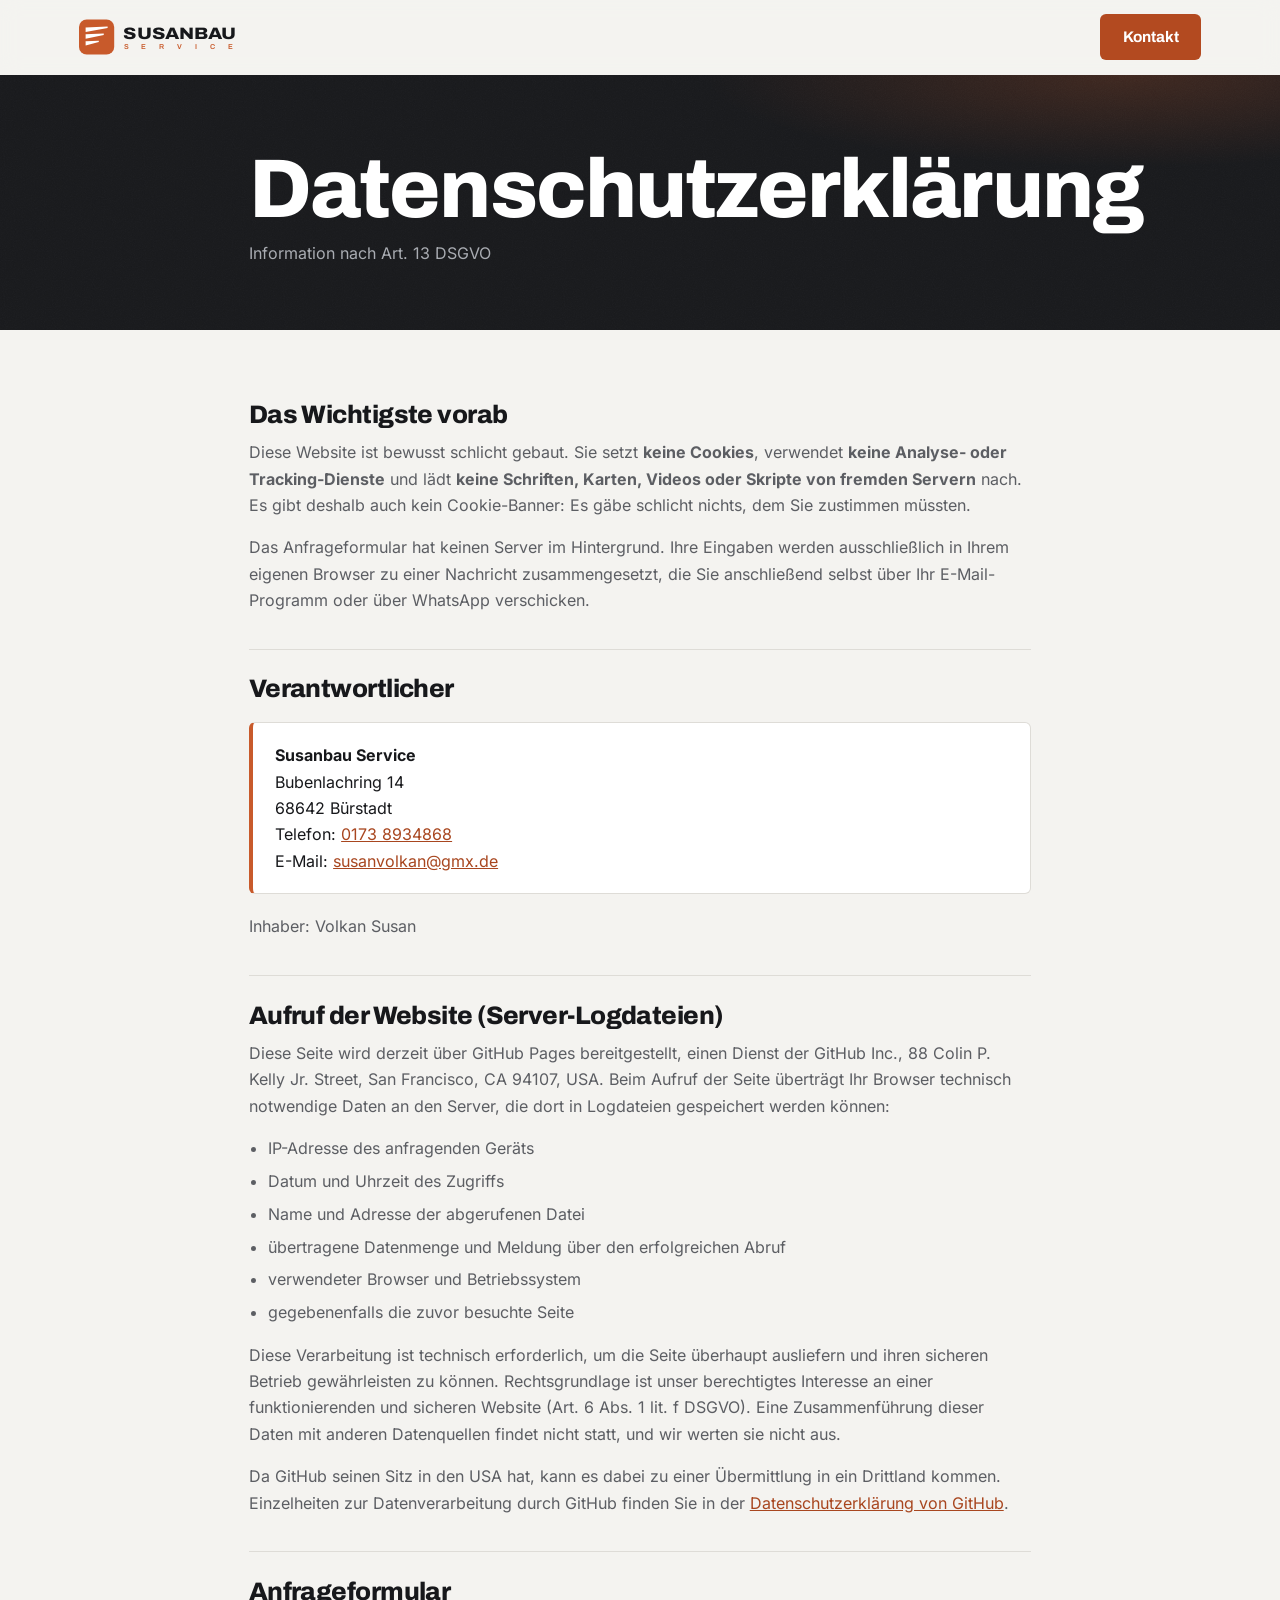
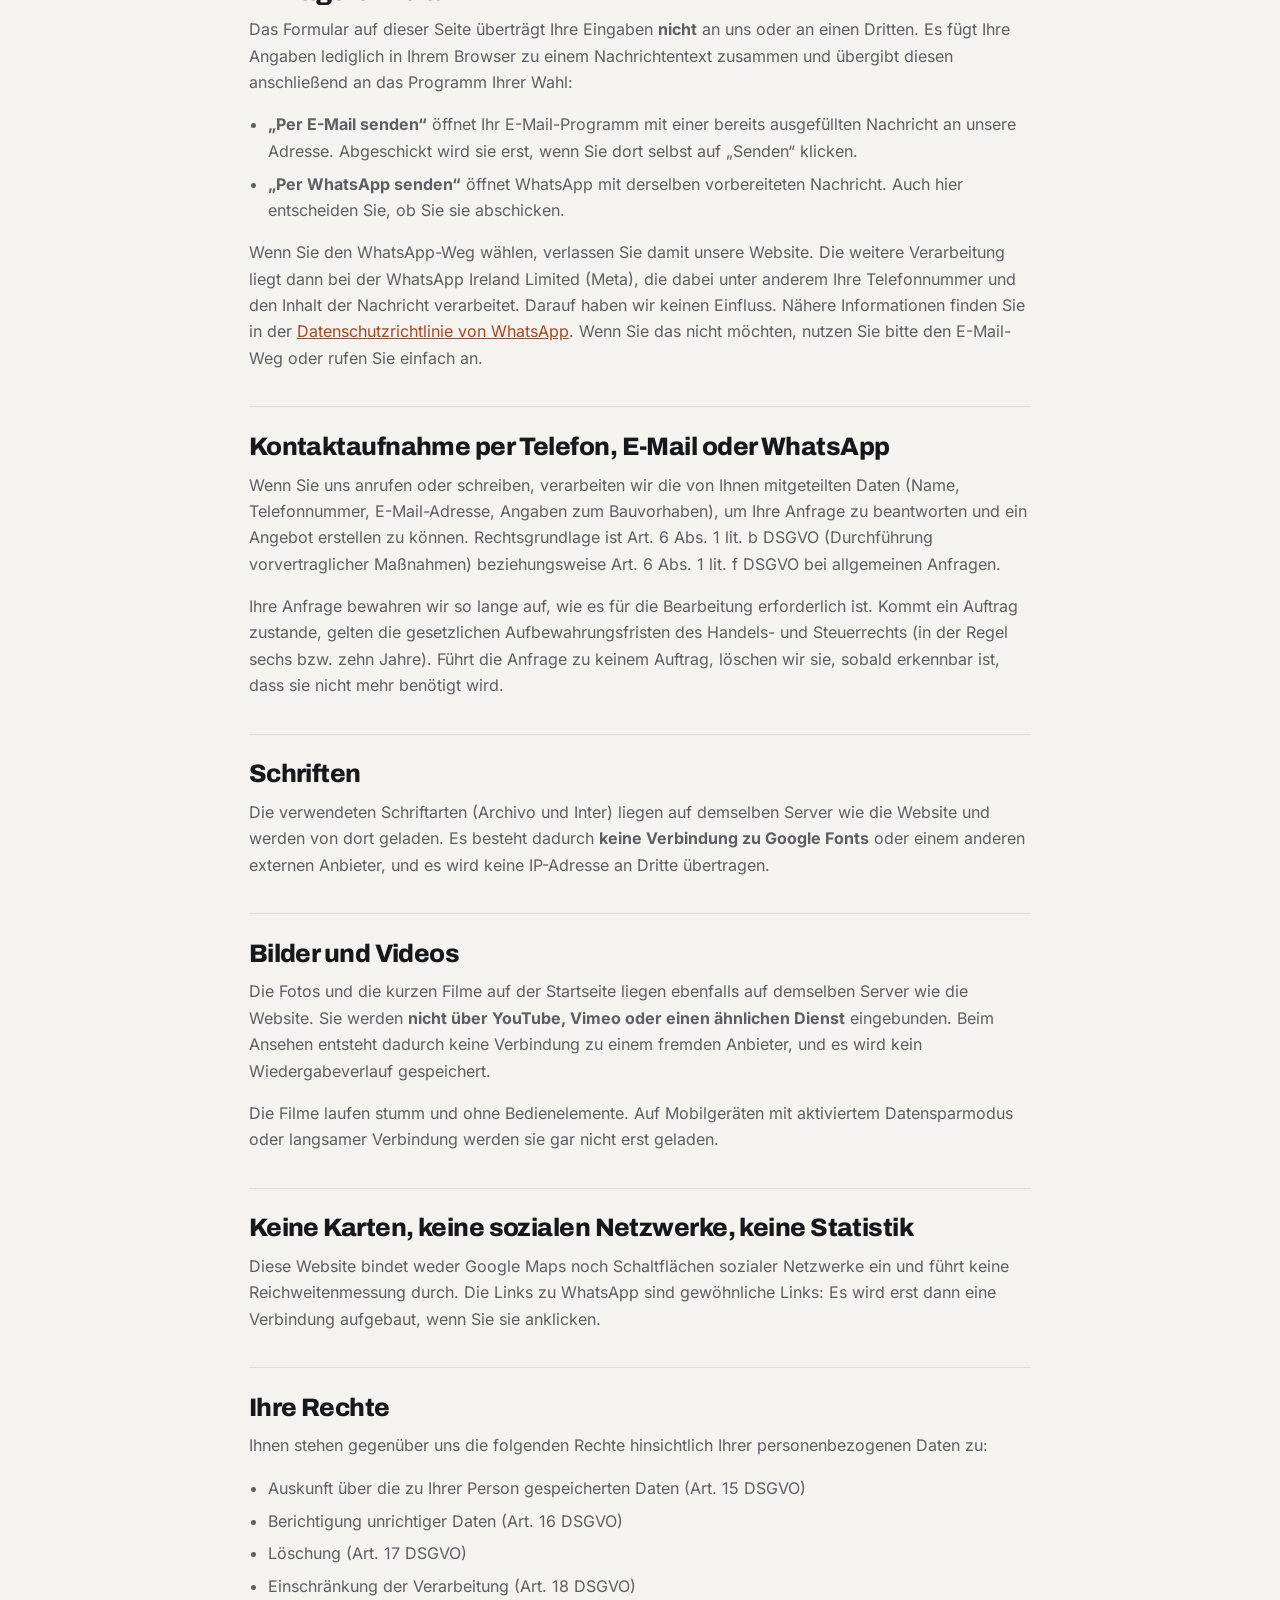
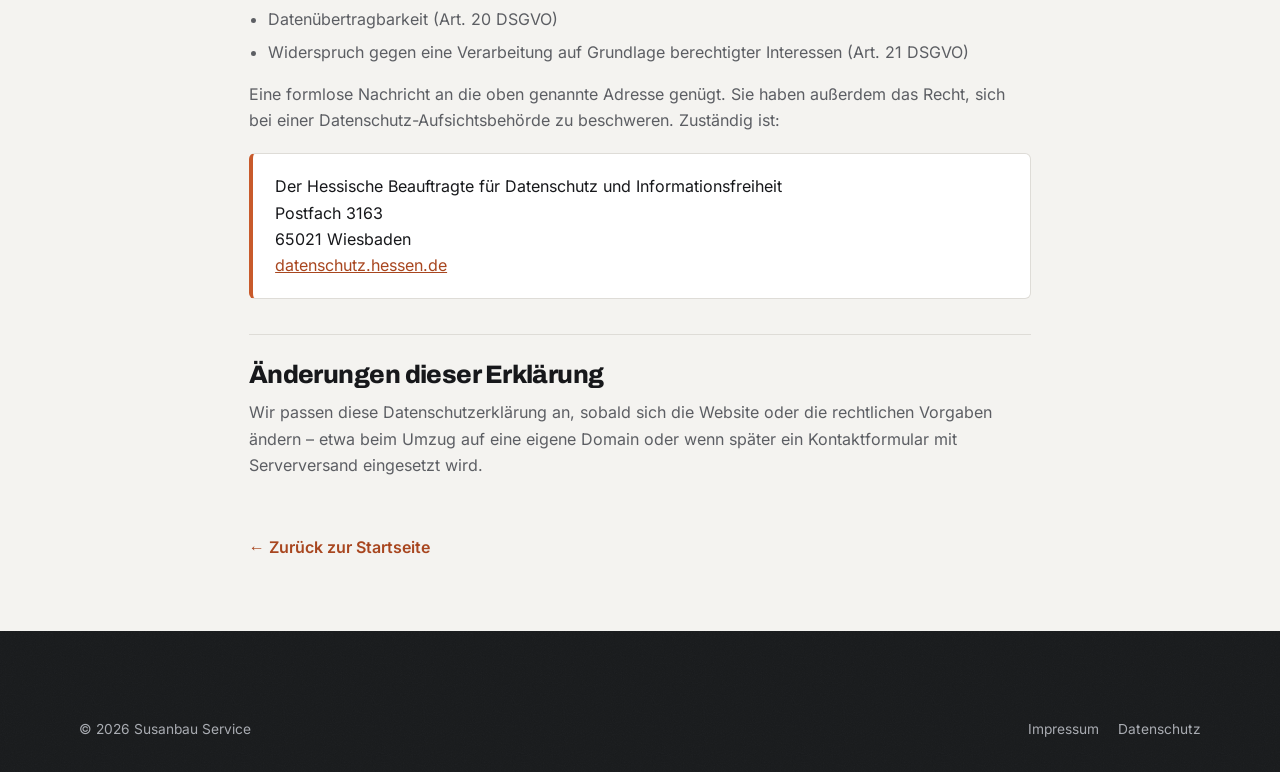
==== commit 7aa5162b: "Handy-Menue laesst sich wieder schliessen; Inhaber Volkan Susan Das Handy-Menue deckte Logo und Schl" ====
--- a/datenschutz.html
+++ b/datenschutz.html
@@ -12,7 +12,7 @@
 <link rel="icon" href="favicon.svg" type="image/svg+xml" />
 <link rel="preload" href="assets/fonts/archivo-latin.woff2" as="font" type="font/woff2" crossorigin />
 <link rel="preload" href="assets/fonts/inter-latin.woff2" as="font" type="font/woff2" crossorigin />
-<link rel="stylesheet" href="assets/css/style.css?v=2026-09-13-5" />
+<link rel="stylesheet" href="assets/css/style.css?v=2026-09-14-1" />
 </head>
 <body>
 
@@ -73,8 +73,7 @@
       E-Mail: <a href="mailto:susanvolkan@gmx.de">susanvolkan@gmx.de</a>
     </address>
     <p>
-      Inhaber: <span class="offen">noch einzutragen</span>
-      <!-- TODO Bilal: Denselben Namen wie im Impressum eintragen. -->
+      Inhaber: Volkan Susan
     </p>
 
     <h2>Aufruf der Website (Server-Logdateien)</h2>
@@ -221,6 +220,6 @@
   </div>
 </footer>
 
-<script src="assets/js/main.js?v=2026-09-13-5"></script>
+<script src="assets/js/main.js?v=2026-09-14-1"></script>
 </body>
 </html>
--- a/assets/css/style.css
+++ b/assets/css/style.css
@@ -275,10 +275,21 @@
   position: sticky;
   top: 0;
   z-index: 60;
+  border-bottom: 1px solid transparent;
+  transition: border-color .2s ease, box-shadow .2s ease;
+}
+/* Hintergrund und Unschärfe liegen auf einer eigenen Ebene statt auf der
+   Kopfleiste selbst: backdrop-filter macht ein Element zum Bezugsrahmen für
+   position: fixed. Das Handy-Menü hing sonst an der Kopfleiste statt am
+   Bildschirm, deckte Logo und Schließen-X zu und ließ sich nicht mehr
+   schließen (Bilal, 14.09.2026). */
+.site-header::before {
+  content: "";
+  position: absolute;
+  inset: 0;
+  z-index: -1;
   background: rgba(244, 243, 240, .92);
   backdrop-filter: saturate(1.4) blur(10px);
-  border-bottom: 1px solid transparent;
-  transition: border-color .2s ease, box-shadow .2s ease;
 }
 .site-header.is-stuck {
   border-bottom-color: var(--line);
@@ -372,7 +383,9 @@
     align-items: stretch;
     gap: 0;
     background: var(--paper);
-    padding: 5.5rem var(--pad-x) 2rem;
+    /* Beginnt unter der Kopfleiste. main.js misst beim Öffnen, wo sie endet —
+       oben auf der Startseite steht noch die oberste Zeile darüber. */
+    padding: calc(var(--kopf-unten, 4.7rem) + .8rem) var(--pad-x) 2rem;
     height: 100dvh;
     overflow-y: auto;
     transform: translateY(-101%);
@@ -387,6 +400,11 @@
     z-index: 55;
   }
   .nav.is-open { transform: none; visibility: visible; }
+  /* Logo und Schließen-X liegen über dem Menü, die oberste Zeile ebenfalls —
+     sonst deckt das Menü sie zu und nichts lässt sich mehr antippen. */
+  .brand,
+  .burger { position: relative; z-index: 56; }
+  body.nav-open .topbar { position: relative; z-index: 61; }
   .nav a {
     font-family: var(--font-head);
     font-size: 1.35rem;
@@ -558,10 +576,10 @@
 }
 .hat-hero.is-gescrollt:not(.nav-open) .topbar__tel { color: var(--ink); }
 .hat-hero.is-gescrollt:not(.nav-open) .topbar__tel:hover { color: var(--clay-dark); }
-.hat-hero:not(.nav-open) .site-header:not(.is-stuck) {
+.hat-hero:not(.nav-open) .site-header:not(.is-stuck) { color: #fff; }
+.hat-hero:not(.nav-open) .site-header:not(.is-stuck)::before {
   background: transparent;
   backdrop-filter: none;
-  color: #fff;
 }
 .hat-hero:not(.nav-open) .site-header:not(.is-stuck) .nav > a { color: #fff; }
 /* Das gesperrte SERVICE unter der Wortmarke steht sonst in Terrakotta auf
@@ -638,7 +656,6 @@
    wirkt. Ohne das läge zwischen beiden noch ein Inline-Element, das unten
    eine Lücke von ein paar Pixeln erzeugt. */
 .media picture,
-.film picture,
 .card__bild picture { display: contents; }
 .media img { width: 100%; height: 100%; object-fit: cover; }
 .media--tall { aspect-ratio: 3 / 4; }
@@ -934,7 +951,11 @@
 /* Bis 700 statt 640: Darunter ist die Karte schmaler als 580, und der Text
    passte nicht mehr in zwei Fünftel. */
 @media (max-width: 700px) {
+  /* 80 % breit: So ragen links und rechts die unscharfen Nachbarkarten ins
+     Bild wie am PC (Bilal, 13.09.2026). Vorher war die Karte voll breit und
+     die Nachbarn ausgeblendet. */
   .karussell.is-an .card {
+    width: min(var(--karte-b), 80cqw);
     height: auto;
     grid-template-rows: auto 1fr;
   }
@@ -955,8 +976,8 @@
   .karussell.is-an .karussell__steuerung {
     position: absolute;
     z-index: 5;
-    top: calc(min(var(--karte-b), 100cqw) * 9 / 16 - 44px - .6rem);
-    right: calc((100cqw - min(var(--karte-b), 100cqw)) / 2 + .6rem);
+    top: calc(min(var(--karte-b), 80cqw) * 9 / 16 - 44px - .6rem);
+    right: calc((100cqw - min(var(--karte-b), 80cqw)) / 2 + .6rem);
     margin: 0;
     gap: 0;
     padding: 0 .15rem;
@@ -974,14 +995,6 @@
   }
   .karussell.is-an .karussell__pfeil:hover { background: rgba(255, 255, 255, .12); }
   .karussell.is-an .karussell__stand { min-width: 2.6em; font-size: .85rem; color: #fff; }
-
-  /* Die unscharfen Nachbarkarten wären am Handy nur schmale, unruhige
-     Streifen am Rand. Sie blenden aus und fangen keine Tipper ab. */
-  .karussell.is-an .card[data-pos="-1"],
-  .karussell.is-an .card[data-pos="1"] {
-    --deckkraft: 0;
-    pointer-events: none;
-  }
 }
 
 /* Die Einleitung der Leistungen steht unter dem Karussell statt im Kopf:
@@ -1041,30 +1054,39 @@
    über die volle Breite, darunter drei Aufnahmen davon. Sechs Kacheln
    so zu beschriften, als wären es sechs Aufträge, wäre gelogen.
    --------------------------------------------------------- */
-.film {
+/* Kleine Galerie der aktuellen Baustelle: vier quadratische Kacheln mit
+   runden Ecken, am PC in einer Reihe, am Handy zwei mal zwei. Vorher standen
+   hier ein großer Film und drei hohe Fotos — Bilal: „zu groß alles". */
+.kacheln {
+  display: grid;
+  grid-template-columns: repeat(4, 1fr);
+  gap: clamp(.6rem, 1.2vw, 1rem);
+}
+.kachel {
   position: relative;
-  margin: 0 0 clamp(.8rem, 1.6vw, 1.3rem);
-  aspect-ratio: 16 / 9;
+  margin: 0;
+  aspect-ratio: 1;
   overflow: hidden;
-  border-radius: var(--r);
+  border-radius: 18px;
   background: var(--schwarz);
 }
-.film video,
-.film img {
+.kachel picture { display: contents; }
+.kachel img,
+.kachel video {
+  position: absolute;
+  inset: 0;
   width: 100%;
   height: 100%;
   object-fit: cover;
   display: block;
 }
-.film video { position: absolute; inset: 0; opacity: 0; transition: opacity .9s ease; }
-.film video.is-da { opacity: 1; }
-
-.gallery {
-  display: grid;
-  grid-template-columns: repeat(3, 1fr);
-  gap: clamp(.8rem, 1.6vw, 1.3rem);
-}
-.gallery .media { aspect-ratio: 3 / 4; }
+.kachel video { opacity: 0; transition: opacity .9s ease; }
+.kachel video.is-da { opacity: 1; }
+@media (max-width: 640px) {
+  .kacheln { grid-template-columns: 1fr 1fr; }
+  .kachel { border-radius: 14px; }
+}
+
 
 /* Harte Fakten zum Projekt. Steht bewusst unter den Bildern und nicht
    darüber: Erst sieht man die Arbeit, dann liest man die Eckdaten. */
@@ -1098,13 +1120,6 @@
   font-size: .92rem;
 }
 .section--paper2 .hint { background: rgba(255, 255, 255, .6); }
-
-@media (max-width: 860px) {
-  .gallery { grid-template-columns: 1fr 1fr; }
-  /* Drei Hochformate in zwei Spalten lassen unten eine Lücke. Das letzte
-     Bild nimmt deshalb die ganze Breite und wird dafür quer beschnitten. */
-  .gallery .media:last-child { grid-column: span 2; aspect-ratio: 16 / 10; }
-}
 
 /* ---------------------------------------------------------
    Über uns
